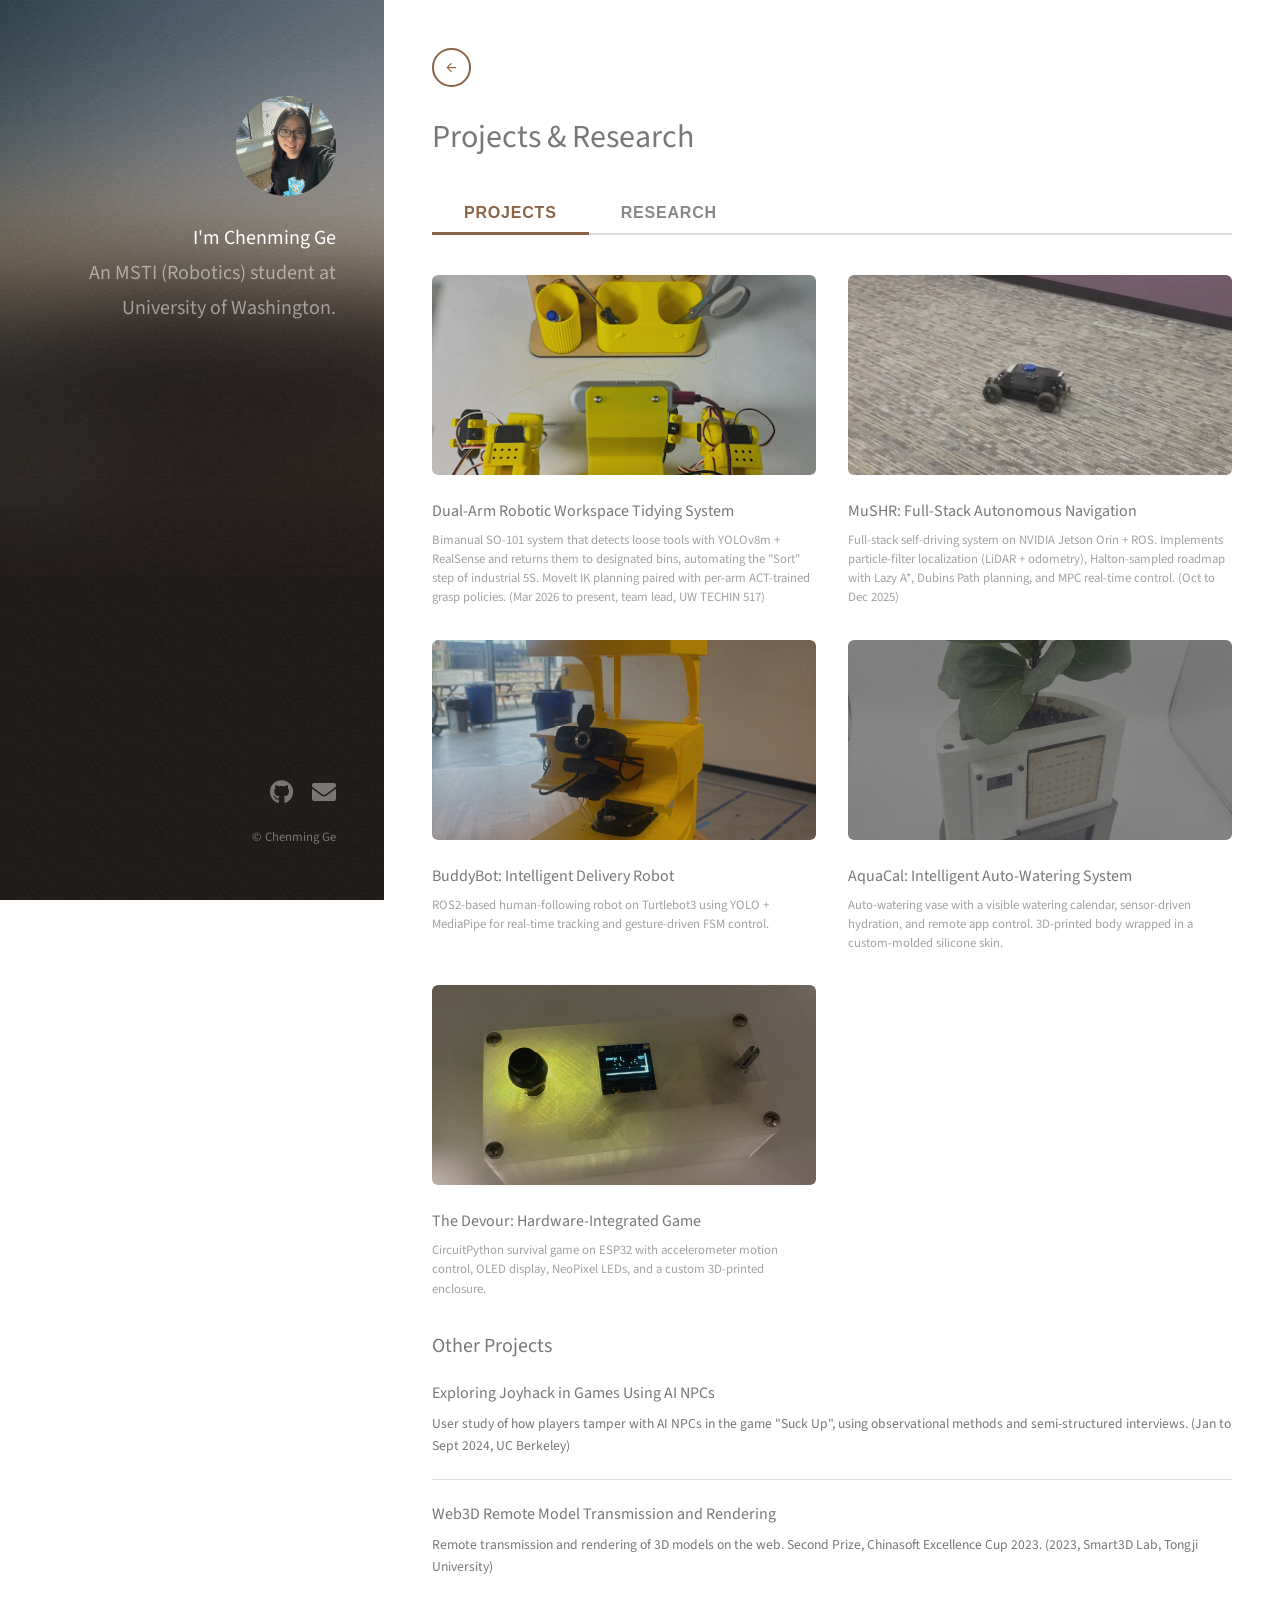
==== projects.html @ 24730786 "Research: list items with links first Co-Authored-By: Claude Sonnet 5.5 <noreply@anthropic.com>" ====
<!DOCTYPE HTML>
<html>
	<head>
		<title>Projects &amp; Research | Chenming Ge</title>
		<meta charset="utf-8" />
		<meta name="viewport" content="width=device-width, initial-scale=1, user-scalable=no" />
		<link rel="stylesheet" href="assets/css/main.css" />
		<style>
			#main {
				padding-top: 3em;
			}
			#header h1 br {
				display: inline !important;
			}
			.tab-nav {
				display: flex;
				gap: 0;
				margin-bottom: 2.5em;
				border-bottom: 2px solid #ddd;
			}
			.tab-btn {
				padding: 0.65em 2em;
				font-size: 1em;
				font-weight: 600;
				background: none;
				border: none;
				border-bottom: 3px solid transparent;
				margin-bottom: -2px;
				cursor: pointer;
				color: #888;
				letter-spacing: 0.05em;
				text-transform: uppercase;
				transition: color 0.2s, border-color 0.2s;
			}
			.tab-btn.active {
				color: #8b6346;
				border-bottom-color: #8b6346;
			}
			.tab-btn:hover {
				color: #8b6346;
			}
			.tab-panel {
				display: none;
			}
			.tab-panel.active {
				display: block;
			}
			.card-link {
				display: block;
				color: inherit;
				text-decoration: none;
				border-bottom: none;
			}
			a.card-link,
			a.card-link:hover,
			a.card-link:focus {
				border-bottom: none;
				text-decoration: none;
			}
			a.card-link p,
			a.card-link h3 {
				border-bottom: none;
			}
			a.card-link:hover h3 {
				color: #8b6346;
			}
			.back-btn {
				display: inline-flex;
				align-items: center;
				justify-content: center;
				width: 2.2em;
				height: 2.2em;
				border-radius: 50%;
				border: 2px solid #8b6346;
				color: #8b6346;
				font-size: 1.1em;
				text-decoration: none;
				margin-bottom: 1.5em;
				transition: background 0.2s, color 0.2s;
			}
			.back-btn:hover {
				background: #8b6346;
				color: #fff !important;
				border-bottom: none;
			}
			.work-item .image.fit {
				height: 200px;
				overflow: hidden;
				margin: 0 0 1.5em 0;
			}
			.work-item .image.fit img {
				width: 100%;
				height: 100%;
				object-fit: cover;
				object-position: center;
			}
			.research-list {
				display: flex;
				flex-direction: column;
			}
			.research-item {
				display: block;
				padding: 1.4em 0;
				border-bottom: 1px solid #ddd;
			}
			.research-item:first-child {
				padding-top: 0;
			}
			.research-item:last-child {
				border-bottom: none;
			}
			.research-item h3 {
				font-size: 1em;
				margin: 0 0 0.5em 0;
			}
			a.research-item:hover h3 {
				color: #8b6346;
			}
			.research-item p {
				font-size: 0.85em;
				line-height: 1.6em;
				margin: 0;
				color: #777;
			}
			.research-item p.role {
				margin: 0.6em 0 0 0;
				color: #aaa;
			}
		</style>
	</head>
	<body class="is-preload">

		<!-- Header -->
		<header id="header">
			<div class="inner">
				<a href="index.html" class="image avatar"><img src="images/avatar.jpg" alt="Chenming Ge" /></a>
				<h1><strong>I'm Chenming Ge</strong><br />
				An MSTI (Robotics) student at University of Washington.</h1>
			</div>
		</header>

		<!-- Main -->
		<div id="main">
			<section>
				<a href="index.html" class="back-btn" title="Back to Home">&#8592;</a>
				<header class="major">
					<h2>Projects &amp; Research</h2>
				</header>

				<!-- Tab Navigation -->
				<div class="tab-nav">
					<button class="tab-btn active" onclick="switchTab('projects', this)">Projects</button>
					<button class="tab-btn" onclick="switchTab('research', this)">Research</button>
				</div>

				<!-- Projects Tab -->
				<div id="tab-projects" class="tab-panel active">
					<div class="row">

						<article class="col-6 col-12-xsmall work-item">
							<a href="https://github.com/Ghosty2003/Automated-Workstation-Reset" target="_blank" class="card-link">
								<span class="image fit"><img src="images/thumbs/08.jpg" alt="Dual-Arm Robotic Workspace Tidying System" /></span>
								<h3>Dual-Arm Robotic Workspace Tidying System</h3>
								<p>Bimanual SO-101 system that detects loose tools with YOLOv8m + RealSense and returns them to designated bins, automating the "Sort" step of industrial 5S. MoveIt IK planning paired with per-arm ACT-trained grasp policies. (Mar 2026 to present, team lead, UW TECHIN 517)</p>
							</a>
						</article>

						<article class="col-6 col-12-xsmall work-item">
							<a href="https://github.com/Ghosty2003/Taro" target="_blank" class="card-link">
								<span class="image fit"><img src="images/thumbs/02.jpg" alt="MuSHR" /></span>
								<h3>MuSHR: Full-Stack Autonomous Navigation</h3>
								<p>Full-stack self-driving system on NVIDIA Jetson Orin + ROS. Implements particle-filter localization (LiDAR + odometry), Halton-sampled roadmap with Lazy A*, Dubins Path planning, and MPC real-time control. (Oct to Dec 2025)</p>
							</a>
						</article>
					
						<article class="col-6 col-12-xsmall work-item">
							<a href="https://github.com/Ghosty2003/Tech516-BuddyBot" target="_blank" class="card-link">
								<span class="image fit"><img src="images/thumbs/01.jpg" alt="BuddyBot" /></span>
								<h3>BuddyBot: Intelligent Delivery Robot</h3>
								<p>ROS2-based human-following robot on Turtlebot3 using YOLO + MediaPipe for real-time tracking and gesture-driven FSM control.</p>
							</a>
						</article>

						<article class="col-6 col-12-xsmall work-item">
							<a href="https://aquacal-mq028ly.gamma.site/" target="_blank" class="card-link">
								<span class="image fit"><img src="images/thumbs/07.jpg" alt="AquaCal" /></span>
								<h3>AquaCal: Intelligent Auto-Watering System</h3>
								<p>Auto-watering vase with a visible watering calendar, sensor-driven hydration, and remote app control. 3D-printed body wrapped in a custom-molded silicone skin.</p>
							</a>
						</article>

						<article class="col-6 col-12-xsmall work-item">
							<a href="https://github.com/Ghosty2003/Sensor512Fin" target="_blank" class="card-link">
								<span class="image fit"><img src="images/thumbs/03.jpg" alt="The Devour" /></span>
								<h3>The Devour: Hardware-Integrated Game</h3>
								<p>CircuitPython survival game on ESP32 with accelerometer motion control, OLED display, NeoPixel LEDs, and a custom 3D-printed enclosure.</p>
							</a>
						</article>

					</div>

					<h3 class="section-title">Other Projects</h3>
					<div class="research-list">

						<div class="research-item">
							<h3>Exploring Joyhack in Games Using AI NPCs</h3>
							<p>User study of how players tamper with AI NPCs in the game "Suck Up", using observational methods and semi-structured interviews. (Jan to Sept 2024, UC Berkeley)</p>
						</div>

						<div class="research-item">
							<h3>Web3D Remote Model Transmission and Rendering</h3>
							<p>Remote transmission and rendering of 3D models on the web. Second Prize, Chinasoft Excellence Cup 2023. (2023, Smart3D Lab, Tongji University)</p>
						</div>

					</div>
				</div>

				<!-- Research Tab -->
				<div id="tab-research" class="tab-panel">
					<div class="research-list">

						<div class="research-item">
							<h3>TACT: Tracking Asking Cost over Time for Personalized Clarification</h3>
							<p>Robots facing ambiguous instructions must decide whether to ask or act, and prior work treats the human cost of asking as a constant. TACT learns this cost as a function of user state (emotion, time, habits) from implicit interaction feedback, never querying users about their preferences, and distills it into a DPO clarification policy with a lightweight head over a frozen language model. Evaluated on a ground-truth-controlled benchmark and ten simulated users.</p>
							<p class="role">Jan 2026 to present, first author. Manuscript in preparation. <a href="https://github.com/Ghosty2003/TACT" target="_blank">Code</a></p>
						</div>

						<div class="research-item">
							<h3>MPAIL2 Real-World Deployment on SO-101</h3>
							<p>Built the hardware wrapper and multi-stream observation alignment pipeline for training an IRL-based world-model algorithm on a real arm. Based on work: <a href="https://arxiv.org/abs/2602.24121" target="_blank">paper</a>. <a href="https://github.com/UWRobotLearning/mpail2/tree/so-101" target="_blank">Code</a></p>
							<p class="role">Mar to Aug 2026, UW Robot Learning Lab. My contribution: the real-arm deployment.</p>
						</div>

						<a href="https://doi.org/10.48550/arXiv.2605.07061" target="_blank" class="research-item">
							<h3>AV-Phys Bench</h3>
							<p>AV-Phys Bench evaluates whether joint audio-video generation models understand real-world physics, rather than just producing plausible-looking sounds and frames. It tests Steady State, Event Transition, and Environment Transition scenes on five dimensions of semantic and physical commonsense.</p>
							<p class="role">Mar to May 2026, co-author. My contribution: benchmark design, rubric refinement for inter-annotator consistency, data collection and annotation verification.</p>
						</a>

						<a href="https://www.researchgate.net/publication/372214848_Algorithm_structure_for_real-time_general_game_playing_agents" target="_blank" class="research-item">
							<h3>Algorithm Structure for Real-time General Game Playing Agents</h3>
							<p>General Game Playing studies AI agents that play unfamiliar games by reading only the rules at runtime, with no human intervention. Prior work has focused on turn-based games using generic heuristics or Monte Carlo/UCT search, but real-time games now dominate the market. This paper evaluates whether existing GGP algorithms can be adapted to real-time play and proposes a dual-server (strategy + acting) architecture to close the gap.</p>
							<p class="role">2022, independent research. My contribution: Sole author. Conducted the literature review and proposed the dual-server architecture, improving breadth and efficiency to better mimic human performance.</p>
						</a>

						<div class="research-item">
							<h3>WM-Verdict: Benchmarking the Reliability of World-Model Verdicts about Policies</h3>
							<p>A benchmark testing whether world models correctly predict policy success, pairing imagined rollouts with simulator ground truth from identical start states. I lead the experiment design and built the shared evaluation infrastructure. Aggregate estimates track ground truth, while per-start verdicts are much less reliable.</p>
							<p class="role">Sep 2026 to present, Research Assistant, UW. Advisor: Prof. Luyao Niu.</p>
						</div>

						<div class="research-item">
							<h3>Stable Inverse Rewards with Success Feedback</h3>
							<p>A study of whether online sparse success feedback can correct systematic errors in pretrained reward models. I lead the real-world deployment on the SO-101 arm.</p>
							<p class="role">Sep 2026 to present, UW Robot Learning Lab.</p>
						</div>

						<div class="research-item">
							<h3>SAFEWORLD</h3>
							<p>A safety verification framework built on a frozen world model, reasoning over RSSM latent transitions and integrating DreamerV3 and TD-MPC2 toward sim-to-real deployment from Isaac Lab to the SO-101 arm.</p>
							<p class="role">Mar 2026 to present, collaborator. Ongoing.</p>
						</div>

						<div class="research-item">
							<h3>Long-tail Bias Mitigation in HOI Detection</h3>
							<p>Undergraduate thesis. A QPIC-based framework with affordance-transfer-inspired enhancement and teacher-guided pseudo-labeling for Human-Object Interaction detection. It improves overall mAP by 1.6% and tail-class accuracy by 5.1% to 6.3% on V-COCO.</p>
							<p class="role">Dec 2024 to May 2025, Tongji University.</p>
						</div>
					</div>
				</div>

			</section>
		</div>

		<!-- Footer -->
		<footer id="footer">
			<div class="inner">
				<ul class="icons">
					<li><a href="https://github.com/Ghosty2003" target="_blank" class="icon brands fa-github"><span class="label">Github</span></a></li>
					<li><a href="mailto:chenmg93@uw.edu" class="icon solid fa-envelope"><span class="label">Email</span></a></li>
				</ul>
				<ul class="copyright">
					<li>&copy; Chenming Ge</li>
				</ul>
			</div>
		</footer>

		<!-- Scripts -->
		<script src="assets/js/jquery.min.js"></script>
		<script src="assets/js/jquery.poptrox.min.js"></script>
		<script src="assets/js/browser.min.js"></script>
		<script src="assets/js/breakpoints.min.js"></script>
		<script src="assets/js/util.js"></script>
		<script src="assets/js/main.js"></script>
		<script>
			function switchTab(name, btn) {
				document.querySelectorAll('.tab-panel').forEach(function(p) { p.classList.remove('active'); });
				document.querySelectorAll('.tab-btn').forEach(function(b) { b.classList.remove('active'); });
				document.getElementById('tab-' + name).classList.add('active');
				btn.classList.add('active');
			}
			(function() {
				var tab = new URLSearchParams(window.location.search).get('tab');
				if (tab === 'research') {
					var btn = document.querySelector('.tab-btn:nth-child(2)');
					switchTab('research', btn);
				}
			})();
		</script>

	</body>
</html>
---- assets/css/main.css ----
@import url("fontawesome-all.min.css");
@import url("https://fonts.googleapis.com/css?family=Source+Sans+Pro:400,400italic");

/*
	Strata by HTML5 UP
	html5up.net | @ajlkn
	Free for personal and commercial use under the CCA 3.0 license (html5up.net/license)
*/

html, body, div, span, applet, object,
iframe, h1, h2, h3, h4, h5, h6, p, blockquote,
pre, a, abbr, acronym, address, big, cite,
code, del, dfn, em, img, ins, kbd, q, s, samp,
small, strike, strong, sub, sup, tt, var, b,
u, i, center, dl, dt, dd, ol, ul, li, fieldset,
form, label, legend, table, caption, tbody,
tfoot, thead, tr, th, td, article, aside,
canvas, details, embed, figure, figcaption,
footer, header, hgroup, menu, nav, output, ruby,
section, summary, time, mark, audio, video {
	margin: 0;
	padding: 0;
	border: 0;
	font-size: 100%;
	font: inherit;
	vertical-align: baseline;}

article, aside, details, figcaption, figure,
footer, header, hgroup, menu, nav, section {
	display: block;}

body {
	line-height: 1;
}

ol, ul {
	list-style: none;
}

blockquote, q {
	quotes: none;
}

	blockquote:before, blockquote:after, q:before, q:after {
		content: '';
		content: none;
	}

table {
	border-collapse: collapse;
	border-spacing: 0;
}

body {
	-webkit-text-size-adjust: none;
}

mark {
	background-color: transparent;
	color: inherit;
}

input::-moz-focus-inner {
	border: 0;
	padding: 0;
}

input, select, textarea {
	-moz-appearance: none;
	-webkit-appearance: none;
	-ms-appearance: none;
	appearance: none;
}

/* Basic */

	html {
		box-sizing: border-box;
	}

	*, *:before, *:after {
		box-sizing: inherit;
	}

	body {
		background: #fff;
	}

		body.is-preload *, body.is-preload *:before, body.is-preload *:after {
			-moz-animation: none !important;
			-webkit-animation: none !important;
			-ms-animation: none !important;
			animation: none !important;
			-moz-transition: none !important;
			-webkit-transition: none !important;
			-ms-transition: none !important;
			transition: none !important;
		}

	body, input, select, textarea {
		color: #a2a2a2;
		font-family: "Source Sans Pro", Helvetica, sans-serif;
		font-size: 16pt;
		font-weight: 400;
		line-height: 1.75em;
	}

	a {
		-moz-transition: color 0.2s ease-in-out, border-color 0.2s ease-in-out;
		-webkit-transition: color 0.2s ease-in-out, border-color 0.2s ease-in-out;
		-ms-transition: color 0.2s ease-in-out, border-color 0.2s ease-in-out;
		transition: color 0.2s ease-in-out, border-color 0.2s ease-in-out;
		border-bottom: dotted 1px;
		color: #8b6346;
		text-decoration: none;
	}

		a:hover {
			border-bottom-color: transparent;
			color: #8b6346 !important;
			text-decoration: none;
		}

	strong, b {
		color: #787878;
		font-weight: 400;
	}

	em, i {
		font-style: italic;
	}

	p {
		margin: 0 0 2em 0;
	}

	h1, h2, h3, h4, h5, h6 {
		color: #787878;
		font-weight: 400;
		line-height: 1em;
		margin: 0 0 1em 0;
	}

		h1 a, h2 a, h3 a, h4 a, h5 a, h6 a {
			color: inherit;
			text-decoration: none;
		}

	h1 {
		font-size: 2em;
		line-height: 1.5em;
	}

	h2 {
		font-size: 1.5em;
		line-height: 1.5em;
	}

	h3 {
		font-size: 1.25em;
		line-height: 1.5em;
	}

	h4 {
		font-size: 1.1em;
		line-height: 1.5em;
	}

	h5 {
		font-size: 0.9em;
		line-height: 1.5em;
	}

	h6 {
		font-size: 0.7em;
		line-height: 1.5em;
	}

	sub {
		font-size: 0.8em;
		position: relative;
		top: 0.5em;
	}

	sup {
		font-size: 0.8em;
		position: relative;
		top: -0.5em;
	}

	hr {
		border: 0;
		border-bottom: solid 2px #efefef;
		margin: 2em 0;
	}

		hr.major {
			margin: 3em 0;
		}

	blockquote {
		border-left: solid 6px #efefef;
		font-style: italic;
		margin: 0 0 2em 0;
		padding: 0.5em 0 0.5em 1.5em;
	}

	code {
		background: #f7f7f7;
		border-radius: 0.35em;
		border: solid 2px #efefef;
		font-family: "Courier New", monospace;
		font-size: 0.9em;
		margin: 0 0.25em;
		padding: 0.25em 0.65em;
	}

	pre {
		-webkit-overflow-scrolling: touch;
		font-family: "Courier New", monospace;
		font-size: 0.9em;
		margin: 0 0 2em 0;
	}

		pre code {
			display: block;
			line-height: 1.75em;
			padding: 1em 1.5em;
			overflow-x: auto;
		}

	.align-left {
		text-align: left;
	}

	.align-center {
		text-align: center;
	}

	.align-right {
		text-align: right;
	}

/* Container */

	.container {
		margin: 0 auto;
		max-width: calc(100% - 4em);
		width: 100%;
	}

		.container.xsmall {
			width: 25%;
		}

		.container.small {
			width: 50%;
		}

		.container.medium {
			width: 75%;
		}

		.container.large {
			width: 125%;
		}

		.container.xlarge {
			width: 150%;
		}

		.container.max {
			width: 100%;
		}

		@media screen and (max-width: 980px) {

			.container {
				width: 100% !important;
				max-width: 100% !important;
			}

		}

		@media screen and (max-width: 480px) {

			.container {
				max-width: calc(100% - 3em);
			}

		}

/* Row */

	.row {
		display: flex;
		flex-wrap: wrap;
		box-sizing: border-box;
		align-items: stretch;
	}

		.row > * {
			box-sizing: border-box;
		}

		.row.gtr-uniform > * > :last-child {
			margin-bottom: 0;
		}

		.row.aln-left {
			justify-content: flex-start;
		}

		.row.aln-center {
			justify-content: center;
		}

		.row.aln-right {
			justify-content: flex-end;
		}

		.row.aln-top {
			align-items: flex-start;
		}

		.row.aln-middle {
			align-items: center;
		}

		.row.aln-bottom {
			align-items: flex-end;
		}

		.row > .imp {
			order: -1;
		}

		.row > .col-1 {
			width: 8.33333%;
		}

		.row > .off-1 {
			margin-left: 8.33333%;
		}

		.row > .col-2 {
			width: 16.66667%;
		}

		.row > .off-2 {
			margin-left: 16.66667%;
		}

		.row > .col-3 {
			width: 25%;
		}

		.row > .off-3 {
			margin-left: 25%;
		}

		.row > .col-4 {
			width: 33.33333%;
		}

		.row > .off-4 {
			margin-left: 33.33333%;
		}

		.row > .col-5 {
			width: 41.66667%;
		}

		.row > .off-5 {
			margin-left: 41.66667%;
		}

		.row > .col-6 {
			width: 50%;
		}

		.row > .off-6 {
			margin-left: 50%;
		}

		.row > .col-7 {
			width: 58.33333%;
		}

		.row > .off-7 {
			margin-left: 58.33333%;
		}

		.row > .col-8 {
			width: 66.66667%;
		}

		.row > .off-8 {
			margin-left: 66.66667%;
		}

		.row > .col-9 {
			width: 75%;
		}

		.row > .off-9 {
			margin-left: 75%;
		}

		.row > .col-10 {
			width: 83.33333%;
		}

		.row > .off-10 {
			margin-left: 83.33333%;
		}

		.row > .col-11 {
			width: 91.66667%;
		}

		.row > .off-11 {
			margin-left: 91.66667%;
		}

		.row > .col-12 {
			width: 100%;
		}

		.row > .off-12 {
			margin-left: 100%;
		}

		.row.gtr-0 {
			margin-top: 0;
			margin-left: 0em;
		}

			.row.gtr-0 > * {
				padding: 0 0 0 0em;
			}

			.row.gtr-0.gtr-uniform {
				margin-top: 0em;
			}

				.row.gtr-0.gtr-uniform > * {
					padding-top: 0em;
				}

		.row.gtr-25 {
			margin-top: 0;
			margin-left: -0.625em;
		}

			.row.gtr-25 > * {
				padding: 0 0 0 0.625em;
			}

			.row.gtr-25.gtr-uniform {
				margin-top: -0.625em;
			}

				.row.gtr-25.gtr-uniform > * {
					padding-top: 0.625em;
				}

		.row.gtr-50 {
			margin-top: 0;
			margin-left: -1.25em;
		}

			.row.gtr-50 > * {
				padding: 0 0 0 1.25em;
			}

			.row.gtr-50.gtr-uniform {
				margin-top: -1.25em;
			}

				.row.gtr-50.gtr-uniform > * {
					padding-top: 1.25em;
				}

		.row {
			margin-top: 0;
			margin-left: -2.5em;
		}

			.row > * {
				padding: 0 0 0 2.5em;
			}

			.row.gtr-uniform {
				margin-top: -2.5em;
			}

				.row.gtr-uniform > * {
					padding-top: 2.5em;
				}

		.row.gtr-150 {
			margin-top: 0;
			margin-left: -3.75em;
		}

			.row.gtr-150 > * {
				padding: 0 0 0 3.75em;
			}

			.row.gtr-150.gtr-uniform {
				margin-top: -3.75em;
			}

				.row.gtr-150.gtr-uniform > * {
					padding-top: 3.75em;
				}

		.row.gtr-200 {
			margin-top: 0;
			margin-left: -5em;
		}

			.row.gtr-200 > * {
				padding: 0 0 0 5em;
			}

			.row.gtr-200.gtr-uniform {
				margin-top: -5em;
			}

				.row.gtr-200.gtr-uniform > * {
					padding-top: 5em;
				}

		@media screen and (max-width: 1800px) {

			.row {
				display: flex;
				flex-wrap: wrap;
				box-sizing: border-box;
				align-items: stretch;
			}

				.row > * {
					box-sizing: border-box;
				}

				.row.gtr-uniform > * > :last-child {
					margin-bottom: 0;
				}

				.row.aln-left {
					justify-content: flex-start;
				}

				.row.aln-center {
					justify-content: center;
				}

				.row.aln-right {
					justify-content: flex-end;
				}

				.row.aln-top {
					align-items: flex-start;
				}

				.row.aln-middle {
					align-items: center;
				}

				.row.aln-bottom {
					align-items: flex-end;
				}

				.row > .imp-xlarge {
					order: -1;
				}

				.row > .col-1-xlarge {
					width: 8.33333%;
				}

				.row > .off-1-xlarge {
					margin-left: 8.33333%;
				}

				.row > .col-2-xlarge {
					width: 16.66667%;
				}

				.row > .off-2-xlarge {
					margin-left: 16.66667%;
				}

				.row > .col-3-xlarge {
					width: 25%;
				}

				.row > .off-3-xlarge {
					margin-left: 25%;
				}

				.row > .col-4-xlarge {
					width: 33.33333%;
				}

				.row > .off-4-xlarge {
					margin-left: 33.33333%;
				}

				.row > .col-5-xlarge {
					width: 41.66667%;
				}

				.row > .off-5-xlarge {
					margin-left: 41.66667%;
				}

				.row > .col-6-xlarge {
					width: 50%;
				}

				.row > .off-6-xlarge {
					margin-left: 50%;
				}

				.row > .col-7-xlarge {
					width: 58.33333%;
				}

				.row > .off-7-xlarge {
					margin-left: 58.33333%;
				}

				.row > .col-8-xlarge {
					width: 66.66667%;
				}

				.row > .off-8-xlarge {
					margin-left: 66.66667%;
				}

				.row > .col-9-xlarge {
					width: 75%;
				}

				.row > .off-9-xlarge {
					margin-left: 75%;
				}

				.row > .col-10-xlarge {
					width: 83.33333%;
				}

				.row > .off-10-xlarge {
					margin-left: 83.33333%;
				}

				.row > .col-11-xlarge {
					width: 91.66667%;
				}

				.row > .off-11-xlarge {
					margin-left: 91.66667%;
				}

				.row > .col-12-xlarge {
					width: 100%;
				}

				.row > .off-12-xlarge {
					margin-left: 100%;
				}

				.row.gtr-0 {
					margin-top: 0;
					margin-left: 0em;
				}

					.row.gtr-0 > * {
						padding: 0 0 0 0em;
					}

					.row.gtr-0.gtr-uniform {
						margin-top: 0em;
					}

						.row.gtr-0.gtr-uniform > * {
							padding-top: 0em;
						}

				.row.gtr-25 {
					margin-top: 0;
					margin-left: -0.625em;
				}

					.row.gtr-25 > * {
						padding: 0 0 0 0.625em;
					}

					.row.gtr-25.gtr-uniform {
						margin-top: -0.625em;
					}

						.row.gtr-25.gtr-uniform > * {
							padding-top: 0.625em;
						}

				.row.gtr-50 {
					margin-top: 0;
					margin-left: -1.25em;
				}

					.row.gtr-50 > * {
						padding: 0 0 0 1.25em;
					}

					.row.gtr-50.gtr-uniform {
						margin-top: -1.25em;
					}

						.row.gtr-50.gtr-uniform > * {
							padding-top: 1.25em;
						}

				.row {
					margin-top: 0;
					margin-left: -2.5em;
				}

					.row > * {
						padding: 0 0 0 2.5em;
					}

					.row.gtr-uniform {
						margin-top: -2.5em;
					}

						.row.gtr-uniform > * {
							padding-top: 2.5em;
						}

				.row.gtr-150 {
					margin-top: 0;
					margin-left: -3.75em;
				}

					.row.gtr-150 > * {
						padding: 0 0 0 3.75em;
					}

					.row.gtr-150.gtr-uniform {
						margin-top: -3.75em;
					}

						.row.gtr-150.gtr-uniform > * {
							padding-top: 3.75em;
						}

				.row.gtr-200 {
					margin-top: 0;
					margin-left: -5em;
				}

					.row.gtr-200 > * {
						padding: 0 0 0 5em;
					}

					.row.gtr-200.gtr-uniform {
						margin-top: -5em;
					}

						.row.gtr-200.gtr-uniform > * {
							padding-top: 5em;
						}

		}

		@media screen and (max-width: 1280px) {

			.row {
				display: flex;
				flex-wrap: wrap;
				box-sizing: border-box;
				align-items: stretch;
			}

				.row > * {
					box-sizing: border-box;
				}

				.row.gtr-uniform > * > :last-child {
					margin-bottom: 0;
				}

				.row.aln-left {
					justify-content: flex-start;
				}

				.row.aln-center {
					justify-content: center;
				}

				.row.aln-right {
					justify-content: flex-end;
				}

				.row.aln-top {
					align-items: flex-start;
				}

				.row.aln-middle {
					align-items: center;
				}

				.row.aln-bottom {
					align-items: flex-end;
				}

				.row > .imp-large {
					order: -1;
				}

				.row > .col-1-large {
					width: 8.33333%;
				}

				.row > .off-1-large {
					margin-left: 8.33333%;
				}

				.row > .col-2-large {
					width: 16.66667%;
				}

				.row > .off-2-large {
					margin-left: 16.66667%;
				}

				.row > .col-3-large {
					width: 25%;
				}

				.row > .off-3-large {
					margin-left: 25%;
				}

				.row > .col-4-large {
					width: 33.33333%;
				}

				.row > .off-4-large {
					margin-left: 33.33333%;
				}

				.row > .col-5-large {
					width: 41.66667%;
				}

				.row > .off-5-large {
					margin-left: 41.66667%;
				}

				.row > .col-6-large {
					width: 50%;
				}

				.row > .off-6-large {
					margin-left: 50%;
				}

				.row > .col-7-large {
					width: 58.33333%;
				}

				.row > .off-7-large {
					margin-left: 58.33333%;
				}

				.row > .col-8-large {
					width: 66.66667%;
				}

				.row > .off-8-large {
					margin-left: 66.66667%;
				}

				.row > .col-9-large {
					width: 75%;
				}

				.row > .off-9-large {
					margin-left: 75%;
				}

				.row > .col-10-large {
					width: 83.33333%;
				}

				.row > .off-10-large {
					margin-left: 83.33333%;
				}

				.row > .col-11-large {
					width: 91.66667%;
				}

				.row > .off-11-large {
					margin-left: 91.66667%;
				}

				.row > .col-12-large {
					width: 100%;
				}

				.row > .off-12-large {
					margin-left: 100%;
				}

				.row.gtr-0 {
					margin-top: 0;
					margin-left: 0em;
				}

					.row.gtr-0 > * {
						padding: 0 0 0 0em;
					}

					.row.gtr-0.gtr-uniform {
						margin-top: 0em;
					}

						.row.gtr-0.gtr-uniform > * {
							padding-top: 0em;
						}

				.row.gtr-25 {
					margin-top: 0;
					margin-left: -0.5em;
				}

					.row.gtr-25 > * {
						padding: 0 0 0 0.5em;
					}

					.row.gtr-25.gtr-uniform {
						margin-top: -0.5em;
					}

						.row.gtr-25.gtr-uniform > * {
							padding-top: 0.5em;
						}

				.row.gtr-50 {
					margin-top: 0;
					margin-left: -1em;
				}

					.row.gtr-50 > * {
						padding: 0 0 0 1em;
					}

					.row.gtr-50.gtr-uniform {
						margin-top: -1em;
					}

						.row.gtr-50.gtr-uniform > * {
							padding-top: 1em;
						}

				.row {
					margin-top: 0;
					margin-left: -2em;
				}

					.row > * {
						padding: 0 0 0 2em;
					}

					.row.gtr-uniform {
						margin-top: -2em;
					}

						.row.gtr-uniform > * {
							padding-top: 2em;
						}

				.row.gtr-150 {
					margin-top: 0;
					margin-left: -3em;
				}

					.row.gtr-150 > * {
						padding: 0 0 0 3em;
					}

					.row.gtr-150.gtr-uniform {
						margin-top: -3em;
					}

						.row.gtr-150.gtr-uniform > * {
							padding-top: 3em;
						}

				.row.gtr-200 {
					margin-top: 0;
					margin-left: -4em;
				}

					.row.gtr-200 > * {
						padding: 0 0 0 4em;
					}

					.row.gtr-200.gtr-uniform {
						margin-top: -4em;
					}

						.row.gtr-200.gtr-uniform > * {
							padding-top: 4em;
						}

		}

		@media screen and (max-width: 980px) {

			.row {
				display: flex;
				flex-wrap: wrap;
				box-sizing: border-box;
				align-items: stretch;
			}

				.row > * {
					box-sizing: border-box;
				}

				.row.gtr-uniform > * > :last-child {
					margin-bottom: 0;
				}

				.row.aln-left {
					justify-content: flex-start;
				}

				.row.aln-center {
					justify-content: center;
				}

				.row.aln-right {
					justify-content: flex-end;
				}

				.row.aln-top {
					align-items: flex-start;
				}

				.row.aln-middle {
					align-items: center;
				}

				.row.aln-bottom {
					align-items: flex-end;
				}

				.row > .imp-medium {
					order: -1;
				}

				.row > .col-1-medium {
					width: 8.33333%;
				}

				.row > .off-1-medium {
					margin-left: 8.33333%;
				}

				.row > .col-2-medium {
					width: 16.66667%;
				}

				.row > .off-2-medium {
					margin-left: 16.66667%;
				}

				.row > .col-3-medium {
					width: 25%;
				}

				.row > .off-3-medium {
					margin-left: 25%;
				}

				.row > .col-4-medium {
					width: 33.33333%;
				}

				.row > .off-4-medium {
					margin-left: 33.33333%;
				}

				.row > .col-5-medium {
					width: 41.66667%;
				}

				.row > .off-5-medium {
					margin-left: 41.66667%;
				}

				.row > .col-6-medium {
					width: 50%;
				}

				.row > .off-6-medium {
					margin-left: 50%;
				}

				.row > .col-7-medium {
					width: 58.33333%;
				}

				.row > .off-7-medium {
					margin-left: 58.33333%;
				}

				.row > .col-8-medium {
					width: 66.66667%;
				}

				.row > .off-8-medium {
					margin-left: 66.66667%;
				}

				.row > .col-9-medium {
					width: 75%;
				}

				.row > .off-9-medium {
					margin-left: 75%;
				}

				.row > .col-10-medium {
					width: 83.33333%;
				}

				.row > .off-10-medium {
					margin-left: 83.33333%;
				}

				.row > .col-11-medium {
					width: 91.66667%;
				}

				.row > .off-11-medium {
					margin-left: 91.66667%;
				}

				.row > .col-12-medium {
					width: 100%;
				}

				.row > .off-12-medium {
					margin-left: 100%;
				}

				.row.gtr-0 {
					margin-top: 0;
					margin-left: 0em;
				}

					.row.gtr-0 > * {
						padding: 0 0 0 0em;
					}

					.row.gtr-0.gtr-uniform {
						margin-top: 0em;
					}

						.row.gtr-0.gtr-uniform > * {
							padding-top: 0em;
						}

				.row.gtr-25 {
					margin-top: 0;
					margin-left: -0.5em;
				}

					.row.gtr-25 > * {
						padding: 0 0 0 0.5em;
					}

					.row.gtr-25.gtr-uniform {
						margin-top: -0.5em;
					}

						.row.gtr-25.gtr-uniform > * {
							padding-top: 0.5em;
						}

				.row.gtr-50 {
					margin-top: 0;
					margin-left: -1em;
				}

					.row.gtr-50 > * {
						padding: 0 0 0 1em;
					}

					.row.gtr-50.gtr-uniform {
						margin-top: -1em;
					}

						.row.gtr-50.gtr-uniform > * {
							padding-top: 1em;
						}

				.row {
					margin-top: 0;
					margin-left: -2em;
				}

					.row > * {
						padding: 0 0 0 2em;
					}

					.row.gtr-uniform {
						margin-top: -2em;
					}

						.row.gtr-uniform > * {
							padding-top: 2em;
						}

				.row.gtr-150 {
					margin-top: 0;
					margin-left: -3em;
				}

					.row.gtr-150 > * {
						padding: 0 0 0 3em;
					}

					.row.gtr-150.gtr-uniform {
						margin-top: -3em;
					}

						.row.gtr-150.gtr-uniform > * {
							padding-top: 3em;
						}

				.row.gtr-200 {
					margin-top: 0;
					margin-left: -4em;
				}

					.row.gtr-200 > * {
						padding: 0 0 0 4em;
					}

					.row.gtr-200.gtr-uniform {
						margin-top: -4em;
					}

						.row.gtr-200.gtr-uniform > * {
							padding-top: 4em;
						}

		}

		@media screen and (max-width: 736px) {

			.row {
				display: flex;
				flex-wrap: wrap;
				box-sizing: border-box;
				align-items: stretch;
			}

				.row > * {
					box-sizing: border-box;
				}

				.row.gtr-uniform > * > :last-child {
					margin-bottom: 0;
				}

				.row.aln-left {
					justify-content: flex-start;
				}

				.row.aln-center {
					justify-content: center;
				}

				.row.aln-right {
					justify-content: flex-end;
				}

				.row.aln-top {
					align-items: flex-start;
				}

				.row.aln-middle {
					align-items: center;
				}

				.row.aln-bottom {
					align-items: flex-end;
				}

				.row > .imp-small {
					order: -1;
				}

				.row > .col-1-small {
					width: 8.33333%;
				}

				.row > .off-1-small {
					margin-left: 8.33333%;
				}

				.row > .col-2-small {
					width: 16.66667%;
				}

				.row > .off-2-small {
					margin-left: 16.66667%;
				}

				.row > .col-3-small {
					width: 25%;
				}

				.row > .off-3-small {
					margin-left: 25%;
				}

				.row > .col-4-small {
					width: 33.33333%;
				}

				.row > .off-4-small {
					margin-left: 33.33333%;
				}

				.row > .col-5-small {
					width: 41.66667%;
				}

				.row > .off-5-small {
					margin-left: 41.66667%;
				}

				.row > .col-6-small {
					width: 50%;
				}

				.row > .off-6-small {
					margin-left: 50%;
				}

				.row > .col-7-small {
					width: 58.33333%;
				}

				.row > .off-7-small {
					margin-left: 58.33333%;
				}

				.row > .col-8-small {
					width: 66.66667%;
				}

				.row > .off-8-small {
					margin-left: 66.66667%;
				}

				.row > .col-9-small {
					width: 75%;
				}

				.row > .off-9-small {
					margin-left: 75%;
				}

				.row > .col-10-small {
					width: 83.33333%;
				}

				.row > .off-10-small {
					margin-left: 83.33333%;
				}

				.row > .col-11-small {
					width: 91.66667%;
				}

				.row > .off-11-small {
					margin-left: 91.66667%;
				}

				.row > .col-12-small {
					width: 100%;
				}

				.row > .off-12-small {
					margin-left: 100%;
				}

				.row.gtr-0 {
					margin-top: 0;
					margin-left: 0em;
				}

					.row.gtr-0 > * {
						padding: 0 0 0 0em;
					}

					.row.gtr-0.gtr-uniform {
						margin-top: 0em;
					}

						.row.gtr-0.gtr-uniform > * {
							padding-top: 0em;
						}

				.row.gtr-25 {
					margin-top: 0;
					margin-left: -0.375em;
				}

					.row.gtr-25 > * {
						padding: 0 0 0 0.375em;
					}

					.row.gtr-25.gtr-uniform {
						margin-top: -0.375em;
					}

						.row.gtr-25.gtr-uniform > * {
							padding-top: 0.375em;
						}

				.row.gtr-50 {
					margin-top: 0;
					margin-left: -0.75em;
				}

					.row.gtr-50 > * {
						padding: 0 0 0 0.75em;
					}

					.row.gtr-50.gtr-uniform {
						margin-top: -0.75em;
					}

						.row.gtr-50.gtr-uniform > * {
							padding-top: 0.75em;
						}

				.row {
					margin-top: 0;
					margin-left: -1.5em;
				}

					.row > * {
						padding: 0 0 0 1.5em;
					}

					.row.gtr-uniform {
						margin-top: -1.5em;
					}

						.row.gtr-uniform > * {
							padding-top: 1.5em;
						}

				.row.gtr-150 {
					margin-top: 0;
					margin-left: -2.25em;
				}

					.row.gtr-150 > * {
						padding: 0 0 0 2.25em;
					}

					.row.gtr-150.gtr-uniform {
						margin-top: -2.25em;
					}

						.row.gtr-150.gtr-uniform > * {
							padding-top: 2.25em;
						}

				.row.gtr-200 {
					margin-top: 0;
					margin-left: -3em;
				}

					.row.gtr-200 > * {
						padding: 0 0 0 3em;
					}

					.row.gtr-200.gtr-uniform {
						margin-top: -3em;
					}

						.row.gtr-200.gtr-uniform > * {
							padding-top: 3em;
						}

		}

		@media screen and (max-width: 480px) {

			.row {
				display: flex;
				flex-wrap: wrap;
				box-sizing: border-box;
				align-items: stretch;
			}

				.row > * {
					box-sizing: border-box;
				}

				.row.gtr-uniform > * > :last-child {
					margin-bottom: 0;
				}

				.row.aln-left {
					justify-content: flex-start;
				}

				.row.aln-center {
					justify-content: center;
				}

				.row.aln-right {
					justify-content: flex-end;
				}

				.row.aln-top {
					align-items: flex-start;
				}

				.row.aln-middle {
					align-items: center;
				}

				.row.aln-bottom {
					align-items: flex-end;
				}

				.row > .imp-xsmall {
					order: -1;
				}

				.row > .col-1-xsmall {
					width: 8.33333%;
				}

				.row > .off-1-xsmall {
					margin-left: 8.33333%;
				}

				.row > .col-2-xsmall {
					width: 16.66667%;
				}

				.row > .off-2-xsmall {
					margin-left: 16.66667%;
				}

				.row > .col-3-xsmall {
					width: 25%;
				}

				.row > .off-3-xsmall {
					margin-left: 25%;
				}

				.row > .col-4-xsmall {
					width: 33.33333%;
				}

				.row > .off-4-xsmall {
					margin-left: 33.33333%;
				}

				.row > .col-5-xsmall {
					width: 41.66667%;
				}

				.row > .off-5-xsmall {
					margin-left: 41.66667%;
				}

				.row > .col-6-xsmall {
					width: 50%;
				}

				.row > .off-6-xsmall {
					margin-left: 50%;
				}

				.row > .col-7-xsmall {
					width: 58.33333%;
				}

				.row > .off-7-xsmall {
					margin-left: 58.33333%;
				}

				.row > .col-8-xsmall {
					width: 66.66667%;
				}

				.row > .off-8-xsmall {
					margin-left: 66.66667%;
				}

				.row > .col-9-xsmall {
					width: 75%;
				}

				.row > .off-9-xsmall {
					margin-left: 75%;
				}

				.row > .col-10-xsmall {
					width: 83.33333%;
				}

				.row > .off-10-xsmall {
					margin-left: 83.33333%;
				}

				.row > .col-11-xsmall {
					width: 91.66667%;
				}

				.row > .off-11-xsmall {
					margin-left: 91.66667%;
				}

				.row > .col-12-xsmall {
					width: 100%;
				}

				.row > .off-12-xsmall {
					margin-left: 100%;
				}

				.row.gtr-0 {
					margin-top: 0;
					margin-left: 0em;
				}

					.row.gtr-0 > * {
						padding: 0 0 0 0em;
					}

					.row.gtr-0.gtr-uniform {
						margin-top: 0em;
					}

						.row.gtr-0.gtr-uniform > * {
							padding-top: 0em;
						}

				.row.gtr-25 {
					margin-top: 0;
					margin-left: -0.375em;
				}

					.row.gtr-25 > * {
						padding: 0 0 0 0.375em;
					}

					.row.gtr-25.gtr-uniform {
						margin-top: -0.375em;
					}

						.row.gtr-25.gtr-uniform > * {
							padding-top: 0.375em;
						}

				.row.gtr-50 {
					margin-top: 0;
					margin-left: -0.75em;
				}

					.row.gtr-50 > * {
						padding: 0 0 0 0.75em;
					}

					.row.gtr-50.gtr-uniform {
						margin-top: -0.75em;
					}

						.row.gtr-50.gtr-uniform > * {
							padding-top: 0.75em;
						}

				.row {
					margin-top: 0;
					margin-left: -1.5em;
				}

					.row > * {
						padding: 0 0 0 1.5em;
					}

					.row.gtr-uniform {
						margin-top: -1.5em;
					}

						.row.gtr-uniform > * {
							padding-top: 1.5em;
						}

				.row.gtr-150 {
					margin-top: 0;
					margin-left: -2.25em;
				}

					.row.gtr-150 > * {
						padding: 0 0 0 2.25em;
					}

					.row.gtr-150.gtr-uniform {
						margin-top: -2.25em;
					}

						.row.gtr-150.gtr-uniform > * {
							padding-top: 2.25em;
						}

				.row.gtr-200 {
					margin-top: 0;
					margin-left: -3em;
				}

					.row.gtr-200 > * {
						padding: 0 0 0 3em;
					}

					.row.gtr-200.gtr-uniform {
						margin-top: -3em;
					}

						.row.gtr-200.gtr-uniform > * {
							padding-top: 3em;
						}

		}

/* Section/Article */

	section.special, article.special {
		text-align: center;
	}

	header p {
		color: #b2b2b2;
		position: relative;
		margin: 0 0 1.5em 0;
	}

	header h2 + p {
		font-size: 1.25em;
		margin-top: -1em;
		line-height: 1.5em;
	}

	header h3 + p {
		font-size: 1.1em;
		margin-top: -0.8em;
		line-height: 1.5em;
	}

	header h4 + p,
	header h5 + p,
	header h6 + p {
		font-size: 0.9em;
		margin-top: -0.6em;
		line-height: 1.5em;
	}

	header.major h2 {
		font-size: 2em;
	}

/* Form */

	form {
		margin: 0 0 2em 0;
	}

	label {
		color: #787878;
		display: block;
		font-size: 0.9em;
		font-weight: 400;
		margin: 0 0 1em 0;
	}

	input[type="text"],
	input[type="password"],
	input[type="email"],
	select,
	textarea {
		-moz-appearance: none;
		-webkit-appearance: none;
		-ms-appearance: none;
		appearance: none;
		background: #f7f7f7;
		border-radius: 0.35em;
		border: solid 2px transparent;
		color: inherit;
		display: block;
		outline: 0;
		padding: 0 0.75em;
		text-decoration: none;
		width: 100%;
	}

		input[type="text"]:invalid,
		input[type="password"]:invalid,
		input[type="email"]:invalid,
		select:invalid,
		textarea:invalid {
			box-shadow: none;
		}

		input[type="text"]:focus,
		input[type="password"]:focus,
		input[type="email"]:focus,
		select:focus,
		textarea:focus {
			border-color: #8b6346;
		}

	select {
		background-image: url("data:image/svg+xml;charset=utf8,%3Csvg xmlns='http://www.w3.org/2000/svg' width='40' height='40' preserveAspectRatio='none' viewBox='0 0 40 40'%3E%3Cpath d='M9.4,12.3l10.4,10.4l10.4-10.4c0.2-0.2,0.5-0.4,0.9-0.4c0.3,0,0.6,0.1,0.9,0.4l3.3,3.3c0.2,0.2,0.4,0.5,0.4,0.9 c0,0.4-0.1,0.6-0.4,0.9L20.7,31.9c-0.2,0.2-0.5,0.4-0.9,0.4c-0.3,0-0.6-0.1-0.9-0.4L4.3,17.3c-0.2-0.2-0.4-0.5-0.4-0.9 c0-0.4,0.1-0.6,0.4-0.9l3.3-3.3c0.2-0.2,0.5-0.4,0.9-0.4S9.1,12.1,9.4,12.3z' fill='%23dfdfdf' /%3E%3C/svg%3E");
		background-size: 1.25rem;
		background-repeat: no-repeat;
		background-position: calc(100% - 1rem) center;
		height: 2.75em;
		padding-right: 2.75em;
		text-overflow: ellipsis;
	}

		select option {
			color: #787878;
			background: #fff;
		}

		select:focus::-ms-value {
			background-color: transparent;
		}

		select::-ms-expand {
			display: none;
		}

	input[type="text"],
	input[type="password"],
	input[type="email"],
	select {
		height: 2.75em;
	}

	textarea {
		padding: 0.75em;
	}

	input[type="checkbox"],
	input[type="radio"] {
		-moz-appearance: none;
		-webkit-appearance: none;
		-ms-appearance: none;
		appearance: none;
		display: block;
		float: left;
		margin-right: -2em;
		opacity: 0;
		width: 1em;
		z-index: -1;
	}

		input[type="checkbox"] + label,
		input[type="radio"] + label {
			text-decoration: none;
			color: #a2a2a2;
			cursor: pointer;
			display: inline-block;
			font-size: 1em;
			font-weight: 400;
			padding-left: 2.4em;
			padding-right: 0.75em;
			position: relative;
		}

			input[type="checkbox"] + label:before,
			input[type="radio"] + label:before {
				-moz-osx-font-smoothing: grayscale;
				-webkit-font-smoothing: antialiased;
				display: inline-block;
				font-style: normal;
				font-variant: normal;
				text-rendering: auto;
				line-height: 1;
				text-transform: none !important;
				font-family: 'Font Awesome 5 Free';
				font-weight: 900;
			}

			input[type="checkbox"] + label:before,
			input[type="radio"] + label:before {
				background: #f7f7f7;
				border-radius: 0.35em;
				border: solid 2px transparent;
				content: '';
				display: inline-block;
				font-size: 0.8em;
				height: 2.0625em;
				left: 0;
				line-height: 1.85625em;
				position: absolute;
				text-align: center;
				top: 0;
				width: 2.0625em;
			}

		input[type="checkbox"]:checked + label:before,
		input[type="radio"]:checked + label:before {
			background: #787878;
			border-color: #787878;
			color: #fff;
			content: '\f00c';
		}

		input[type="checkbox"]:focus + label:before,
		input[type="radio"]:focus + label:before {
			border-color: #8b6346;
		}

	input[type="checkbox"] + label:before {
		border-radius: 0.35em;
	}

	input[type="radio"] + label:before {
		border-radius: 100%;
	}

	::-webkit-input-placeholder {
		color: #b2b2b2 !important;
		opacity: 1.0;
	}

	:-moz-placeholder {
		color: #b2b2b2 !important;
		opacity: 1.0;
	}

	::-moz-placeholder {
		color: #b2b2b2 !important;
		opacity: 1.0;
	}

	:-ms-input-placeholder {
		color: #b2b2b2 !important;
		opacity: 1.0;
	}

/* Box */

	.box {
		border-radius: 0.35em;
		border: solid 2px #efefef;
		margin-bottom: 2em;
		padding: 1.5em;
	}

		.box > :last-child,
		.box > :last-child > :last-child,
		.box > :last-child > :last-child > :last-child {
			margin-bottom: 0;
		}

		.box.alt {
			border: 0;
			border-radius: 0;
			padding: 0;
		}

/* Icon */

	.icon {
		text-decoration: none;
		border-bottom: none;
		position: relative;
	}

		.icon:before {
			-moz-osx-font-smoothing: grayscale;
			-webkit-font-smoothing: antialiased;
			display: inline-block;
			font-style: normal;
			font-variant: normal;
			text-rendering: auto;
			line-height: 1;
			text-transform: none !important;
			font-family: 'Font Awesome 5 Free';
			font-weight: 400;
		}

		.icon > .label {
			display: none;
		}

		.icon:before {
			line-height: inherit;
		}

		.icon.solid:before {
			font-weight: 900;
		}

		.icon.brands:before {
			font-family: 'Font Awesome 5 Brands';
		}

/* Image */

	.image {
		border-radius: 0.35em;
		border: 0;
		display: inline-block;
		position: relative;
	}

		.image:before {
			-moz-transition: opacity 0.2s ease-in-out;
			-webkit-transition: opacity 0.2s ease-in-out;
			-ms-transition: opacity 0.2s ease-in-out;
			transition: opacity 0.2s ease-in-out;
			background: url("images/overlay.png");
			border-radius: 0.35em;
			content: '';
			display: block;
			height: 100%;
			left: 0;
			opacity: 0.5;
			position: absolute;
			top: 0;
			width: 100%;
		}

		.image.thumb {
			text-align: center;
		}

			.image.thumb:after {
				-moz-transition: opacity 0.2s ease-in-out;
				-webkit-transition: opacity 0.2s ease-in-out;
				-ms-transition: opacity 0.2s ease-in-out;
				transition: opacity 0.2s ease-in-out;
				border-radius: 0.35em;
				border: solid 3px rgba(255, 255, 255, 0.5);
				color: #fff;
				content: 'View';
				display: inline-block;
				font-size: 0.8em;
				font-weight: 400;
				left: 50%;
				line-height: 2.25em;
				margin: -1.25em 0 0 -3em;
				opacity: 0;
				padding: 0 1.5em;
				position: absolute;
				text-align: center;
				text-decoration: none;
				top: 50%;
				white-space: nowrap;
			}

			.image.thumb:hover:after {
				opacity: 1.0;
			}

			.image.thumb:hover:before {
				background: url("images/overlay.png"), url("images/overlay.png");
				opacity: 1.0;
			}

		.image img {
			border-radius: 0.35em;
			display: block;
		}

		.image.left {
			float: left;
			margin: 0 1.5em 1em 0;
			top: 0.25em;
		}

		.image.right {
			float: right;
			margin: 0 0 1em 1.5em;
			top: 0.25em;
		}

		.image.left, .image.right {
			max-width: 40%;
		}

			.image.left img, .image.right img {
				width: 100%;
			}

		.image.fit {
			display: block;
			margin: 0 0 2em 0;
			width: 100%;
		}

			.image.fit img {
				width: 100%;
			}

		.image.avatar {
			border-radius: 100%;
		}

			.image.avatar:before {
				display: none;
			}

			.image.avatar img {
				border-radius: 100%;
				width: 100%;
			}

/* List */

	ol {
		list-style: decimal;
		margin: 0 0 2em 0;
		padding-left: 1.25em;
	}

		ol li {
			padding-left: 0.25em;
		}

	ul {
		list-style: disc;
		margin: 0 0 2em 0;
		padding-left: 1em;
	}

		ul li {
			padding-left: 0.5em;
		}

		ul.alt {
			list-style: none;
			padding-left: 0;
		}

			ul.alt li {
				border-top: solid 2px #efefef;
				padding: 0.5em 0;
			}

				ul.alt li:first-child {
					border-top: 0;
					padding-top: 0;
				}

	dl {
		margin: 0 0 2em 0;
	}

/* Icons */

	ul.icons {
		cursor: default;
		list-style: none;
		padding-left: 0;
	}

		ul.icons li {
			display: inline-block;
			padding: 0 1em 0 0;
		}

			ul.icons li:last-child {
				padding-right: 0;
			}

			ul.icons li .icon:before {
				font-size: 1.5em;
			}

/* Labeled Icons */

	ul.labeled-icons {
		list-style: none;
		padding: 0;
	}

		ul.labeled-icons li {
			line-height: 1.75em;
			margin: 1.5em 0 0 0;
			padding-left: 2.25em;
			position: relative;
		}

			ul.labeled-icons li:first-child {
				margin-top: 0;
			}

			ul.labeled-icons li a {
				color: inherit;
			}

			ul.labeled-icons li h3 {
				color: #b2b2b2;
				left: 0;
				position: absolute;
				text-align: center;
				top: 0;
				width: 1em;
			}

/* Actions */

	ul.actions {
		display: -moz-flex;
		display: -webkit-flex;
		display: -ms-flex;
		display: flex;
		cursor: default;
		list-style: none;
		margin-left: -1em;
		padding-left: 0;
	}

		ul.actions li {
			padding: 0 0 0 1em;
			vertical-align: middle;
		}

		ul.actions.special {
			-moz-justify-content: center;
			-webkit-justify-content: center;
			-ms-justify-content: center;
			justify-content: center;
			width: 100%;
			margin-left: 0;
		}

			ul.actions.special li:first-child {
				padding-left: 0;
			}

		ul.actions.stacked {
			-moz-flex-direction: column;
			-webkit-flex-direction: column;
			-ms-flex-direction: column;
			flex-direction: column;
			margin-left: 0;
		}

			ul.actions.stacked li {
				padding: 1.3em 0 0 0;
			}

				ul.actions.stacked li:first-child {
					padding-top: 0;
				}

		ul.actions.fit {
			width: calc(100% + 1em);
		}

			ul.actions.fit li {
				-moz-flex-grow: 1;
				-webkit-flex-grow: 1;
				-ms-flex-grow: 1;
				flex-grow: 1;
				-moz-flex-shrink: 1;
				-webkit-flex-shrink: 1;
				-ms-flex-shrink: 1;
				flex-shrink: 1;
				width: 100%;
			}

				ul.actions.fit li > * {
					width: 100%;
				}

			ul.actions.fit.stacked {
				width: 100%;
			}

		@media screen and (max-width: 480px) {

			ul.actions:not(.fixed) {
				-moz-flex-direction: column;
				-webkit-flex-direction: column;
				-ms-flex-direction: column;
				flex-direction: column;
				margin-left: 0;
				width: 100% !important;
			}

				ul.actions:not(.fixed) li {
					-moz-flex-grow: 1;
					-webkit-flex-grow: 1;
					-ms-flex-grow: 1;
					flex-grow: 1;
					-moz-flex-shrink: 1;
					-webkit-flex-shrink: 1;
					-ms-flex-shrink: 1;
					flex-shrink: 1;
					padding: 1em 0 0 0;
					text-align: center;
					width: 100%;
				}

					ul.actions:not(.fixed) li > * {
						width: 100%;
					}

					ul.actions:not(.fixed) li:first-child {
						padding-top: 0;
					}

					ul.actions:not(.fixed) li input[type="submit"],
					ul.actions:not(.fixed) li input[type="reset"],
					ul.actions:not(.fixed) li input[type="button"],
					ul.actions:not(.fixed) li button,
					ul.actions:not(.fixed) li .button {
						width: 100%;
					}

						ul.actions:not(.fixed) li input[type="submit"].icon:before,
						ul.actions:not(.fixed) li input[type="reset"].icon:before,
						ul.actions:not(.fixed) li input[type="button"].icon:before,
						ul.actions:not(.fixed) li button.icon:before,
						ul.actions:not(.fixed) li .button.icon:before {
							margin-left: -0.5em;
						}

		}

/* Table */

	.table-wrapper {
		-webkit-overflow-scrolling: touch;
		overflow-x: auto;
	}

	table {
		margin: 0 0 2em 0;
		width: 100%;
	}

		table tbody tr {
			border: solid 1px #efefef;
			border-left: 0;
			border-right: 0;
		}

			table tbody tr:nth-child(2n + 1) {
				background-color: #f7f7f7;
			}

		table td {
			padding: 0.75em 0.75em;
		}

		table th {
			color: #787878;
			font-size: 0.9em;
			font-weight: 400;
			padding: 0 0.75em 0.75em 0.75em;
			text-align: left;
		}

		table thead {
			border-bottom: solid 2px #efefef;
		}

		table tfoot {
			border-top: solid 2px #efefef;
		}

		table.alt {
			border-collapse: separate;
		}

			table.alt tbody tr td {
				border: solid 2px #efefef;
				border-left-width: 0;
				border-top-width: 0;
			}

				table.alt tbody tr td:first-child {
					border-left-width: 2px;
				}

			table.alt tbody tr:first-child td {
				border-top-width: 2px;
			}

			table.alt thead {
				border-bottom: 0;
			}

			table.alt tfoot {
				border-top: 0;
			}

/* Button */

	input[type="submit"],
	input[type="reset"],
	input[type="button"],
	.button {
		-moz-appearance: none;
		-webkit-appearance: none;
		-ms-appearance: none;
		appearance: none;
		-moz-transition: background-color 0.2s ease-in-out, color 0.2s ease-in-out, border-color 0.2s ease-in-out;
		-webkit-transition: background-color 0.2s ease-in-out, color 0.2s ease-in-out, border-color 0.2s ease-in-out;
		-ms-transition: background-color 0.2s ease-in-out, color 0.2s ease-in-out, border-color 0.2s ease-in-out;
		transition: background-color 0.2s ease-in-out, color 0.2s ease-in-out, border-color 0.2s ease-in-out;
		background-color: transparent;
		border-radius: 0.35em;
		border: solid 3px #efefef;
		color: #787878 !important;
		cursor: pointer;
		display: inline-block;
		font-weight: 400;
		height: 3.15em;
		height: calc(2.75em + 6px);
		line-height: 2.75em;
		min-width: 10em;
		padding: 0 1.5em;
		text-align: center;
		text-decoration: none;
		white-space: nowrap;
	}

		input[type="submit"]:hover,
		input[type="reset"]:hover,
		input[type="button"]:hover,
		.button:hover {
			border-color: #8b6346;
			color: #8b6346 !important;
		}

		input[type="submit"]:active,
		input[type="reset"]:active,
		input[type="button"]:active,
		.button:active {
			background-color: rgba(73, 191, 157, 0.1);
			border-color: #8b6346;
			color: #8b6346 !important;
		}

		input[type="submit"].icon,
		input[type="reset"].icon,
		input[type="button"].icon,
		.button.icon {
			padding-left: 1.35em;
		}

			input[type="submit"].icon:before,
			input[type="reset"].icon:before,
			input[type="button"].icon:before,
			.button.icon:before {
				margin-right: 0.5em;
			}

		input[type="submit"].fit,
		input[type="reset"].fit,
		input[type="button"].fit,
		.button.fit {
			min-width: 0;
			width: 100%;
		}

		input[type="submit"].small,
		input[type="reset"].small,
		input[type="button"].small,
		.button.small {
			font-size: 0.8em;
		}

		input[type="submit"].large,
		input[type="reset"].large,
		input[type="button"].large,
		.button.large {
			font-size: 1.35em;
		}

		input[type="submit"].primary,
		input[type="reset"].primary,
		input[type="button"].primary,
		.button.primary {
			background-color: #8b6346;
			border-color: #8b6346;
			color: #ffffff !important;
		}

			input[type="submit"].primary:hover,
			input[type="reset"].primary:hover,
			input[type="button"].primary:hover,
			.button.primary:hover {
				background-color: #5cc6a7;
				border-color: #5cc6a7;
			}

			input[type="submit"].primary:active,
			input[type="reset"].primary:active,
			input[type="button"].primary:active,
			.button.primary:active {
				background-color: #3eb08f;
				border-color: #3eb08f;
			}

		input[type="submit"].disabled, input[type="submit"]:disabled,
		input[type="reset"].disabled,
		input[type="reset"]:disabled,
		input[type="button"].disabled,
		input[type="button"]:disabled,
		.button.disabled,
		.button:disabled {
			background-color: #e7e7e7 !important;
			border-color: #e7e7e7 !important;
			color: #b2b2b2 !important;
			cursor: default;
		}

/* Work Item */

	.work-item {
		margin: 0 0 2em 0;
	}

		.work-item .image {
			margin: 0 0 1.5em 0;
		}

		.work-item h3 {
			font-size: 1em;
			margin: 0 0 0.5em 0;
		}

		.work-item p {
			font-size: 0.8em;
			line-height: 1.5em;
			margin: 0;
		}

/* Header */

	#header {
		display: -moz-flex;
		display: -webkit-flex;
		display: -ms-flex;
		display: flex;
		-moz-flex-direction: column;
		-webkit-flex-direction: column;
		-ms-flex-direction: column;
		flex-direction: column;
		-moz-align-items: -moz-flex-end;
		-webkit-align-items: -webkit-flex-end;
		-ms-align-items: -ms-flex-end;
		align-items: flex-end;
		-moz-justify-content: space-between;
		-webkit-justify-content: space-between;
		-ms-justify-content: space-between;
		justify-content: space-between;
		background-color: #1f1815;
		background-attachment: scroll,								scroll;
		background-image: url("images/overlay.png"), url("../../images/bg.jpg");
		background-position: top left,							top left;
		background-repeat: repeat,								no-repeat;
		background-size: auto,								150%;
		color: rgba(255, 255, 255, 0.5);
		height: 100%;
		left: 0;
		padding: 8em 4em;
		position: fixed;
		text-align: right;
		top: 0;
		width: 35%;
	}

		#header > * {
			-moz-flex-shrink: 0;
			-webkit-flex-shrink: 0;
			-ms-flex-shrink: 0;
			flex-shrink: 0;
			width: 100%;
		}

		#header > .inner {
			-moz-flex-grow: 1;
			-webkit-flex-grow: 1;
			-ms-flex-grow: 1;
			flex-grow: 1;
			margin: 0 0 2em 0;
		}

		#header strong, #header b {
			color: #ffffff;
		}

		#header h2, #header h3, #header h4, #header h5, #header h6 {
			color: #ffffff;
		}

		#header h1 {
			color: rgba(255, 255, 255, 0.5);
			font-size: 1.35em;
			line-height: 1.75em;
			margin: 0;
		}

		#header .image.avatar {
			margin: 0 0 1em 0;
			width: 6.25em;
			height: 6.25em;
		}

		#header .image.avatar img {
			width: 100%;
			height: 100%;
			object-fit: cover;
		}

/* Footer */

	#footer .icons {
		margin: 1em 0 0 0;
	}

		#footer .icons a {
			color: rgba(255, 255, 255, 0.4);
		}

	#footer .copyright {
		color: rgba(255, 255, 255, 0.4);
		font-size: 0.8em;
		list-style: none;
		margin: 1em 0 0 0;
		padding: 0;
	}

		#footer .copyright li {
			border-left: solid 1px rgba(255, 255, 255, 0.25);
			display: inline-block;
			line-height: 1em;
			margin-left: 0.75em;
			padding-left: 0.75em;
		}

			#footer .copyright li:first-child {
				border-left: 0;
				margin-left: 0;
				padding-left: 0;
			}

			#footer .copyright li a {
				color: inherit;
			}

/* Main */

	#main {
		margin-left: 35%;
		max-width: 54em;
		padding: 8em 4em 4em 4em;
		width: calc(100% - 35%);
	}

		#main > section {
			border-top: solid 2px #efefef;
			margin: 4em 0 0 0;
			padding: 4em 0 0 0;
		}

			#main > section:first-child {
				border-top: 0;
				margin-top: 0;
				padding-top: 0;
			}

/* Poptrox */

	@-moz-keyframes spin {
		0% {
			-moz-transform: rotate(0deg);
			-webkit-transform: rotate(0deg);
			-ms-transform: rotate(0deg);
			transform: rotate(0deg);
		}

		100% {
			-moz-transform: rotate(360deg);
			-webkit-transform: rotate(360deg);
			-ms-transform: rotate(360deg);
			transform: rotate(360deg);
		}
	}

	@-webkit-keyframes spin {
		0% {
			-moz-transform: rotate(0deg);
			-webkit-transform: rotate(0deg);
			-ms-transform: rotate(0deg);
			transform: rotate(0deg);
		}

		100% {
			-moz-transform: rotate(360deg);
			-webkit-transform: rotate(360deg);
			-ms-transform: rotate(360deg);
			transform: rotate(360deg);
		}
	}

	@-ms-keyframes spin {
		0% {
			-moz-transform: rotate(0deg);
			-webkit-transform: rotate(0deg);
			-ms-transform: rotate(0deg);
			transform: rotate(0deg);
		}

		100% {
			-moz-transform: rotate(360deg);
			-webkit-transform: rotate(360deg);
			-ms-transform: rotate(360deg);
			transform: rotate(360deg);
		}
	}

	@keyframes spin {
		0% {
			-moz-transform: rotate(0deg);
			-webkit-transform: rotate(0deg);
			-ms-transform: rotate(0deg);
			transform: rotate(0deg);
		}

		100% {
			-moz-transform: rotate(360deg);
			-webkit-transform: rotate(360deg);
			-ms-transform: rotate(360deg);
			transform: rotate(360deg);
		}
	}

	.poptrox-popup {
		-moz-box-sizing: content-box;
		-webkit-box-sizing: content-box;
		-ms-box-sizing: content-box;
		box-sizing: content-box;
		-webkit-tap-highlight-color: rgba(255, 255, 255, 0);
		background: #fff;
		border-radius: 0.35em;
		box-shadow: 0 0.1em 0.15em 0 rgba(0, 0, 0, 0.15);
		overflow: hidden;
		padding-bottom: 3em;
	}

		.poptrox-popup .loader {
			text-decoration: none;
			-moz-animation: spin 1s linear infinite;
			-webkit-animation: spin 1s linear infinite;
			-ms-animation: spin 1s linear infinite;
			animation: spin 1s linear infinite;
			font-size: 1.5em;
			height: 1em;
			left: 50%;
			line-height: 1em;
			margin: -0.5em 0 0 -0.5em;
			position: absolute;
			top: 50%;
			width: 1em;
		}

			.poptrox-popup .loader:before {
				-moz-osx-font-smoothing: grayscale;
				-webkit-font-smoothing: antialiased;
				display: inline-block;
				font-style: normal;
				font-variant: normal;
				text-rendering: auto;
				line-height: 1;
				text-transform: none !important;
				font-family: 'Font Awesome 5 Free';
				font-weight: 900;
			}

			.poptrox-popup .loader:before {
				content: '\f1ce';
			}

		.poptrox-popup .caption {
			background: #fff;
			bottom: 0;
			cursor: default;
			font-size: 0.9em;
			height: 3em;
			left: 0;
			line-height: 2.8em;
			position: absolute;
			text-align: center;
			width: 100%;
			z-index: 1;
		}

		.poptrox-popup .nav-next,
		.poptrox-popup .nav-previous {
			text-decoration: none;
			-moz-transition: opacity 0.2s ease-in-out;
			-webkit-transition: opacity 0.2s ease-in-out;
			-ms-transition: opacity 0.2s ease-in-out;
			transition: opacity 0.2s ease-in-out;
			-webkit-tap-highlight-color: rgba(255, 255, 255, 0);
			background: rgba(0, 0, 0, 0.01);
			cursor: pointer;
			height: 100%;
			opacity: 0;
			position: absolute;
			top: 0;
			width: 50%;
		}

			.poptrox-popup .nav-next:before,
			.poptrox-popup .nav-previous:before {
				-moz-osx-font-smoothing: grayscale;
				-webkit-font-smoothing: antialiased;
				display: inline-block;
				font-style: normal;
				font-variant: normal;
				text-rendering: auto;
				line-height: 1;
				text-transform: none !important;
				font-family: 'Font Awesome 5 Free';
				font-weight: 900;
			}

			.poptrox-popup .nav-next:before,
			.poptrox-popup .nav-previous:before {
				color: #fff;
				font-size: 2.5em;
				height: 1em;
				line-height: 1em;
				margin-top: -0.75em;
				position: absolute;
				text-align: center;
				top: 50%;
				width: 1.5em;
			}

		.poptrox-popup .nav-next {
			right: 0;
		}

			.poptrox-popup .nav-next:before {
				content: '\f105';
				right: 0;
			}

		.poptrox-popup .nav-previous {
			left: 0;
		}

			.poptrox-popup .nav-previous:before {
				content: '\f104';
				left: 0;
			}

		.poptrox-popup .closer {
			text-decoration: none;
			-moz-transition: opacity 0.2s ease-in-out;
			-webkit-transition: opacity 0.2s ease-in-out;
			-ms-transition: opacity 0.2s ease-in-out;
			transition: opacity 0.2s ease-in-out;
			-webkit-tap-highlight-color: rgba(255, 255, 255, 0);
			color: #fff;
			height: 4em;
			line-height: 4em;
			opacity: 0;
			position: absolute;
			right: 0;
			text-align: center;
			top: 0;
			width: 4em;
			z-index: 2;
		}

			.poptrox-popup .closer:before {
				-moz-osx-font-smoothing: grayscale;
				-webkit-font-smoothing: antialiased;
				display: inline-block;
				font-style: normal;
				font-variant: normal;
				text-rendering: auto;
				line-height: 1;
				text-transform: none !important;
				font-family: 'Font Awesome 5 Free';
				font-weight: 900;
			}

			.poptrox-popup .closer:before {
				-moz-box-sizing: content-box;
				-webkit-box-sizing: content-box;
				-ms-box-sizing: content-box;
				box-sizing: content-box;
				border-radius: 100%;
				border: solid 3px rgba(255, 255, 255, 0.5);
				content: '\f00d';
				display: block;
				font-size: 1em;
				height: 1.75em;
				left: 50%;
				line-height: 1.75em;
				margin: -0.875em 0 0 -0.875em;
				position: absolute;
				top: 50%;
				width: 1.75em;
			}

		.poptrox-popup:hover .nav-next,
		.poptrox-popup:hover .nav-previous {
			opacity: 0.5;
		}

			.poptrox-popup:hover .nav-next:hover,
			.poptrox-popup:hover .nav-previous:hover {
				opacity: 1.0;
			}

		.poptrox-popup:hover .closer {
			opacity: 0.5;
		}

			.poptrox-popup:hover .closer:hover {
				opacity: 1.0;
			}

/* Touch */

	body.is-touch .image.thumb:before {
		opacity: 0.5 !important;
	}

	body.is-touch .image.thumb:after {
		display: none !important;
	}

	body.is-touch #header {
		background-attachment: scroll;
		background-size: auto, cover;
	}

	body.is-touch .poptrox-popup .nav-next,
	body.is-touch .poptrox-popup .nav-previous,
	body.is-touch .poptrox-popup .closer {
		opacity: 1.0 !important;
	}

/* XLarge */

	@media screen and (max-width: 1800px) {

		/* Basic */

			body, input, select, textarea {
				font-size: 12pt;
			}

	}

/* Large */

	@media screen and (max-width: 1280px) {

		/* Header */

			#header {
				padding: 6em 3em 3em 3em;
				width: 30%;
			}

				#header h1 {
					font-size: 1.25em;
				}

					#header h1 br {
						display: none;
					}

				#header > .inner {
					margin-bottom: 0;
				}

		/* Footer */

			#footer .copyright li {
				border-left-width: 0;
				display: block;
				line-height: 2.25em;
				margin-left: 0;
				padding-left: 0;
			}

		/* Main */

			#main {
				margin-left: 30%;
				max-width: none;
				padding: 6em 3em 3em 3em;
				width: calc(100% - 30%);
			}

	}

/* Medium */

	@media screen and (max-width: 980px) {

		/* Basic */

			h1 br, h2 br, h3 br, h4 br, h5 br, h6 br {
				display: none;
			}

		/* List */

			ul.icons li .icon {
				font-size: 1.25em;
			}

		/* Header */

			#header {
				background-attachment: scroll;
				background-position: top left, center center;
				background-size: auto,		cover;
				left: auto;
				padding: 6em 4em;
				position: relative;
				text-align: center;
				top: auto;
				width: 100%;
				display: block;
			}

				#header h1 {
					font-size: 1.75em;
				}

					#header h1 br {
						display: inline;
					}

		/* Footer */

			#footer {
				background-attachment: scroll;
				background-color: #1f1815;
				background-image: url("images/overlay.png"), url("../../images/bg.jpg");
				background-position: top left,						bottom center;
				background-repeat: repeat,							no-repeat;
				background-size: auto,							cover;
				bottom: auto;
				left: auto;
				padding: 4em 4em 6em 4em;
				position: relative;
				text-align: center;
				width: 100%;
			}

				#footer .icons {
					margin: 0 0 1em 0;
				}

				#footer .copyright {
					margin: 0 0 1em 0;
				}

					#footer .copyright li {
						border-left-width: 1px;
						display: inline-block;
						line-height: 1em;
						margin-left: 0.75em;
						padding-left: 0.75em;
					}

		/* Main */

			#main {
				margin: 0;
				padding: 6em 4em;
				width: 100%;
			}

	}

/* Small */

	@media screen and (max-width: 736px) {

		/* Basic */

			h1 {
				font-size: 1.5em;
			}

			h2 {
				font-size: 1.2em;
			}

			h3 {
				font-size: 1em;
			}

		/* Section/Article */

			section.special, article.special {
				text-align: center;
			}

			header.major h2 {
				font-size: 1.35em;
			}

		/* List */

			ul.labeled-icons li {
				padding-left: 2em;
			}

				ul.labeled-icons li h3 {
					line-height: 1.75em;
				}

		/* Header */

			#header {
				padding: 2.25em 1.5em;
			}

				#header h1 {
					font-size: 1.35em;
				}

		/* Footer */

			#footer {
				padding: 2.25em 1.5em;
			}

		/* Main */

			#main {
				padding: 2.25em 1.5em 0.25em 1.5em;
			}

				#main > section {
					margin: 2.25em 0 0 0;
					padding: 2.25em 0 0 0;
				}

		/* Poptrox */

			.poptrox-popup {
				border-radius: 0;
			}

				.poptrox-popup .nav-next:before,
				.poptrox-popup .nav-previous:before {
					margin-top: -1em;
				}

	}

/* XSmall */

	@media screen and (max-width: 480px) {

		/* Header */

			#header {
				padding: 4.5em 1.5em;
			}

				#header h1 br {
					display: none;
				}

		/* Footer */

			#footer .copyright li {
				border-left-width: 0;
				display: block;
				line-height: 2.25em;
				margin-left: 0;
				padding-left: 0;
			}

	}
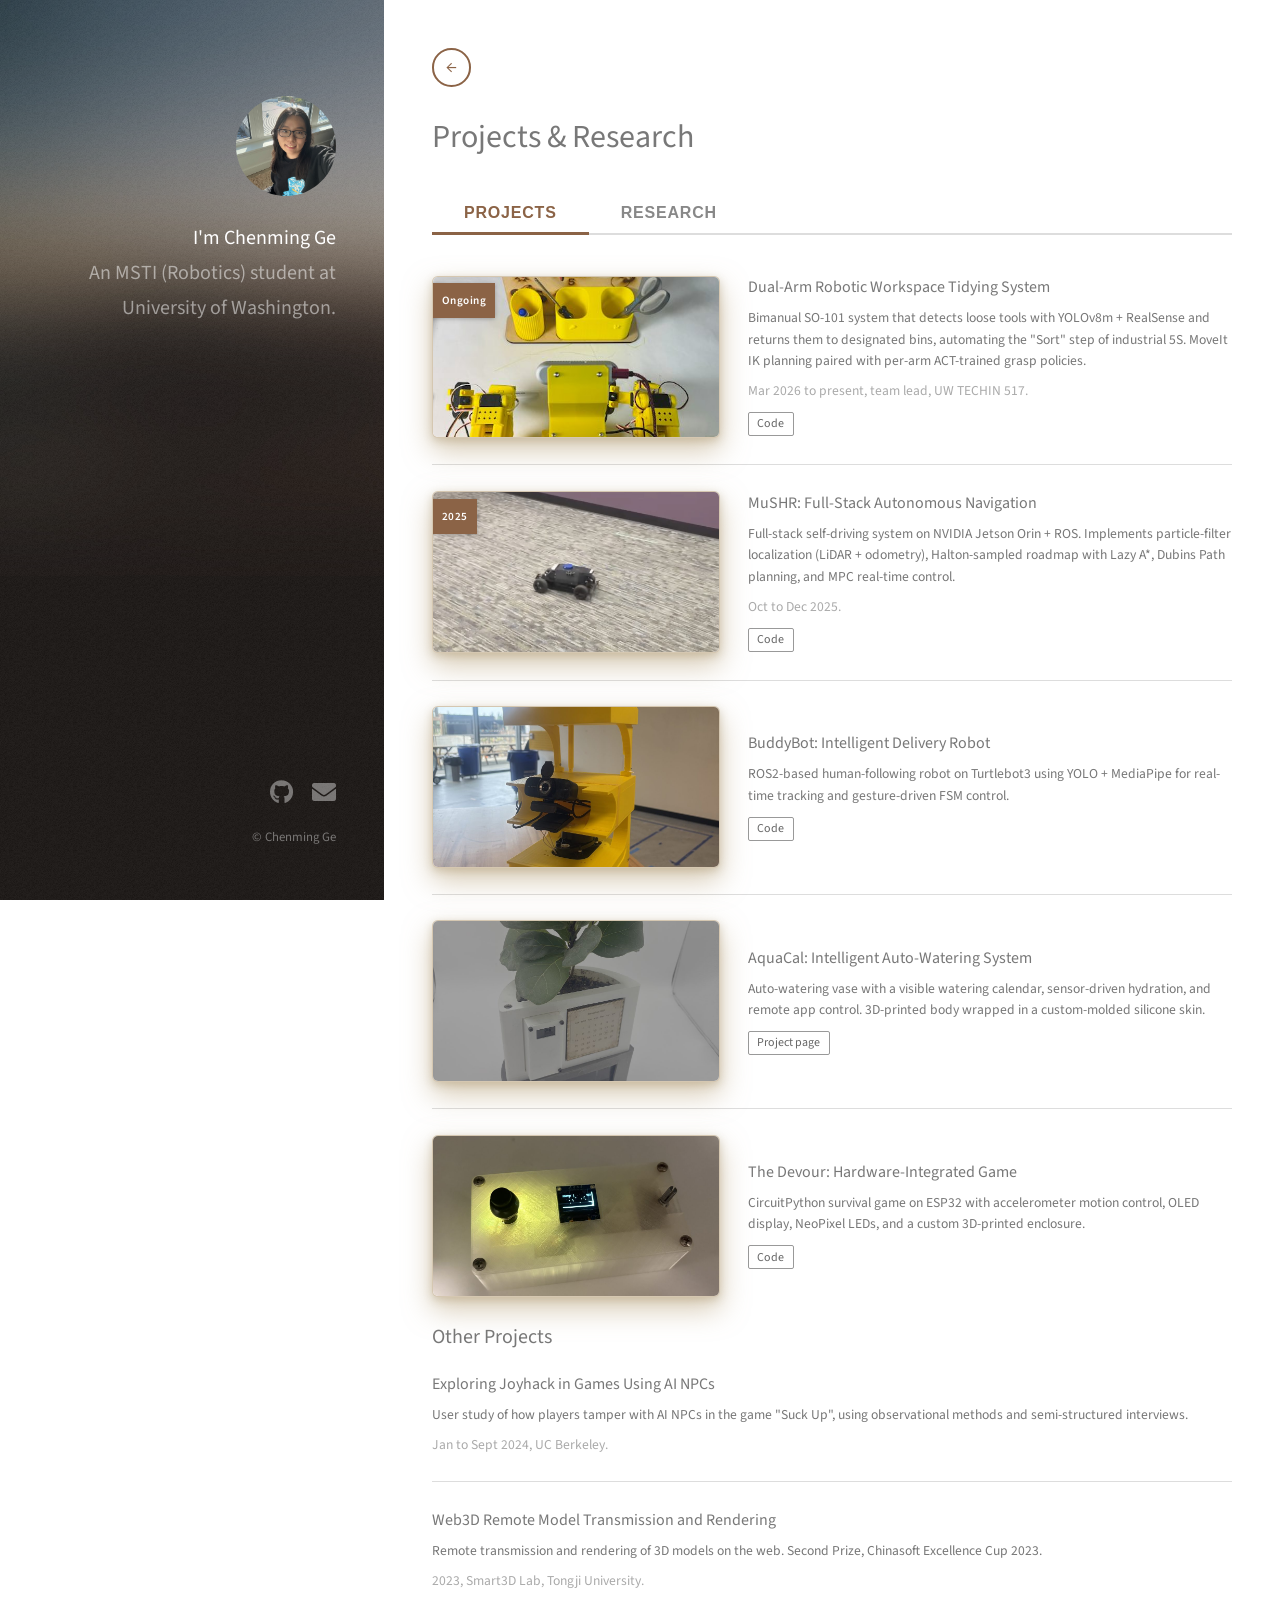
==== commit becd4aa7: "Redesign Projects and Research pages; add TACT and VerdictBench entries - Left-image card layout wit" ====
--- a/projects.html
+++ b/projects.html
@@ -8,6 +8,7 @@
 		<style>
 			#main {
 				padding-top: 3em;
+				max-width: none;
 			}
 			#header h1 br {
 				display: inline !important;
@@ -99,8 +100,10 @@
 				flex-direction: column;
 			}
 			.research-item {
-				display: block;
-				padding: 1.4em 0;
+				display: flex;
+				gap: 1.75em;
+				align-items: center;
+				padding: 1.6em 0;
 				border-bottom: 1px solid #ddd;
 			}
 			.research-item:first-child {
@@ -108,13 +111,53 @@
 			}
 			.research-item:last-child {
 				border-bottom: none;
+			}
+			.research-item .thumb {
+				position: relative;
+				flex: 0 0 clamp(18em, 28%, 28em);
+				aspect-ratio: 1300 / 731;
+				background: #fff;
+				border-radius: 6px;
+				border: 1px solid rgba(195, 176, 145, 0.7);
+				box-shadow: 0 12px 28px rgba(176, 150, 104, 0.5), 0 3px 8px rgba(140, 115, 70, 0.3);
+				overflow: hidden;
+				transition: box-shadow 0.25s, transform 0.25s;
+			}
+			.research-item .thumb img {
+				position: absolute;
+				inset: 0;
+				width: 100%;
+				height: 100%;
+				object-fit: cover;
+				object-position: center;
+			}
+			.research-item .thumb img.contain {
+				object-fit: contain;
+			}
+			.research-item:hover .thumb {
+				transform: translateY(-2px);
+				box-shadow: 0 16px 34px rgba(176, 150, 104, 0.6), 0 4px 10px rgba(140, 115, 70, 0.35);
+			}
+			.research-item .thumb .badge {
+				position: absolute;
+				top: 0.6em;
+				left: 0;
+				z-index: 1;
+				padding: 0.3em 0.8em;
+				font-size: 0.7em;
+				font-weight: 600;
+				letter-spacing: 0.04em;
+				color: #fff;
+				background: #8b6346;
+				box-shadow: 0 1px 4px rgba(0, 0, 0, 0.25);
+			}
+			.research-item .body {
+				flex: 1;
+				min-width: 0;
 			}
 			.research-item h3 {
 				font-size: 1em;
 				margin: 0 0 0.5em 0;
-			}
-			a.research-item:hover h3 {
-				color: #8b6346;
 			}
 			.research-item p {
 				font-size: 0.85em;
@@ -125,6 +168,40 @@
 			.research-item p.role {
 				margin: 0.6em 0 0 0;
 				color: #aaa;
+			}
+			.research-item .links {
+				margin-top: 0.7em;
+				font-size: 0.75em;
+				color: #aaa;
+			}
+			.research-item .links a {
+				display: inline-block;
+				margin: 0 0.4em 0 0;
+				padding: 0.1em 0.7em;
+				border: 1px solid #999;
+				border-radius: 2px;
+				color: #666;
+				line-height: 1.6em;
+				transition: color 0.2s, border-color 0.2s;
+			}
+			.research-item .links a:hover {
+				color: #8b6346;
+				border-color: #8b6346;
+			}
+			.research-item .links-label {
+				margin-right: 0.4em;
+			}
+			@media screen and (max-width: 736px) {
+				.research-item {
+					flex-direction: column;
+					align-items: stretch;
+					gap: 1em;
+				}
+				.research-item .thumb {
+					flex: none;
+					width: 100%;
+					aspect-ratio: 1300 / 731;
+				}
 			}
 		</style>
 	</head>
@@ -155,46 +232,53 @@
 
 				<!-- Projects Tab -->
 				<div id="tab-projects" class="tab-panel active">
-					<div class="row">
-
-						<article class="col-6 col-12-xsmall work-item">
-							<a href="https://github.com/Ghosty2003/Automated-Workstation-Reset" target="_blank" class="card-link">
-								<span class="image fit"><img src="images/thumbs/08.jpg" alt="Dual-Arm Robotic Workspace Tidying System" /></span>
+					<div class="research-list">
+
+						<article class="research-item">
+							<div class="thumb"><span class="badge">Ongoing</span><img src="images/projects/dualarm.jpg" alt="Two yellow SO-101 robotic arms on a workbench with a rack of tools" /></div>
+							<div class="body">
 								<h3>Dual-Arm Robotic Workspace Tidying System</h3>
-								<p>Bimanual SO-101 system that detects loose tools with YOLOv8m + RealSense and returns them to designated bins, automating the "Sort" step of industrial 5S. MoveIt IK planning paired with per-arm ACT-trained grasp policies. (Mar 2026 to present, team lead, UW TECHIN 517)</p>
-							</a>
-						</article>
-
-						<article class="col-6 col-12-xsmall work-item">
-							<a href="https://github.com/Ghosty2003/Taro" target="_blank" class="card-link">
-								<span class="image fit"><img src="images/thumbs/02.jpg" alt="MuSHR" /></span>
+								<p>Bimanual SO-101 system that detects loose tools with YOLOv8m + RealSense and returns them to designated bins, automating the "Sort" step of industrial 5S. MoveIt IK planning paired with per-arm ACT-trained grasp policies.</p>
+								<p class="role">Mar 2026 to present, team lead, UW TECHIN 517.</p>
+								<div class="links"><a href="https://github.com/Ghosty2003/Automated-Workstation-Reset" target="_blank">Code</a></div>
+							</div>
+						</article>
+
+						<article class="research-item">
+							<div class="thumb"><span class="badge">2025</span><img src="images/projects/mushr.jpg" alt="A small MuSHR autonomous car driving across a carpeted floor" /></div>
+							<div class="body">
 								<h3>MuSHR: Full-Stack Autonomous Navigation</h3>
-								<p>Full-stack self-driving system on NVIDIA Jetson Orin + ROS. Implements particle-filter localization (LiDAR + odometry), Halton-sampled roadmap with Lazy A*, Dubins Path planning, and MPC real-time control. (Oct to Dec 2025)</p>
-							</a>
-						</article>
-					
-						<article class="col-6 col-12-xsmall work-item">
-							<a href="https://github.com/Ghosty2003/Tech516-BuddyBot" target="_blank" class="card-link">
-								<span class="image fit"><img src="images/thumbs/01.jpg" alt="BuddyBot" /></span>
+								<p>Full-stack self-driving system on NVIDIA Jetson Orin + ROS. Implements particle-filter localization (LiDAR + odometry), Halton-sampled roadmap with Lazy A*, Dubins Path planning, and MPC real-time control.</p>
+								<p class="role">Oct to Dec 2025.</p>
+								<div class="links"><a href="https://github.com/Ghosty2003/Taro" target="_blank">Code</a></div>
+							</div>
+						</article>
+
+						<article class="research-item">
+							<div class="thumb"><img src="images/projects/buddybot.jpg" alt="The yellow body of BuddyBot, a delivery robot, with a camera mounted on its front" /></div>
+							<div class="body">
 								<h3>BuddyBot: Intelligent Delivery Robot</h3>
 								<p>ROS2-based human-following robot on Turtlebot3 using YOLO + MediaPipe for real-time tracking and gesture-driven FSM control.</p>
-							</a>
-						</article>
-
-						<article class="col-6 col-12-xsmall work-item">
-							<a href="https://aquacal-mq028ly.gamma.site/" target="_blank" class="card-link">
-								<span class="image fit"><img src="images/thumbs/07.jpg" alt="AquaCal" /></span>
+								<div class="links"><a href="https://github.com/Ghosty2003/Tech516-BuddyBot" target="_blank">Code</a></div>
+							</div>
+						</article>
+
+						<article class="research-item">
+							<div class="thumb"><img src="images/projects/aquacal.jpg" alt="The AquaCal auto-watering vase, a white 3D-printed planter holding a leafy plant" /></div>
+							<div class="body">
 								<h3>AquaCal: Intelligent Auto-Watering System</h3>
 								<p>Auto-watering vase with a visible watering calendar, sensor-driven hydration, and remote app control. 3D-printed body wrapped in a custom-molded silicone skin.</p>
-							</a>
-						</article>
-
-						<article class="col-6 col-12-xsmall work-item">
-							<a href="https://github.com/Ghosty2003/Sensor512Fin" target="_blank" class="card-link">
-								<span class="image fit"><img src="images/thumbs/03.jpg" alt="The Devour" /></span>
+								<div class="links"><a href="https://aquacal-mq028ly.gamma.site/" target="_blank">Project page</a></div>
+							</div>
+						</article>
+
+						<article class="research-item">
+							<div class="thumb"><img src="images/projects/devour.jpg" alt="The Devour game console, a translucent 3D-printed enclosure with a joystick and a small OLED screen" /></div>
+							<div class="body">
 								<h3>The Devour: Hardware-Integrated Game</h3>
 								<p>CircuitPython survival game on ESP32 with accelerometer motion control, OLED display, NeoPixel LEDs, and a custom 3D-printed enclosure.</p>
-							</a>
+								<div class="links"><a href="https://github.com/Ghosty2003/Sensor512Fin" target="_blank">Code</a></div>
+							</div>
 						</article>
 
 					</div>
@@ -202,15 +286,21 @@
 					<h3 class="section-title">Other Projects</h3>
 					<div class="research-list">
 
-						<div class="research-item">
-							<h3>Exploring Joyhack in Games Using AI NPCs</h3>
-							<p>User study of how players tamper with AI NPCs in the game "Suck Up", using observational methods and semi-structured interviews. (Jan to Sept 2024, UC Berkeley)</p>
-						</div>
-
-						<div class="research-item">
-							<h3>Web3D Remote Model Transmission and Rendering</h3>
-							<p>Remote transmission and rendering of 3D models on the web. Second Prize, Chinasoft Excellence Cup 2023. (2023, Smart3D Lab, Tongji University)</p>
-						</div>
+						<article class="research-item">
+							<div class="body">
+								<h3>Exploring Joyhack in Games Using AI NPCs</h3>
+								<p>User study of how players tamper with AI NPCs in the game "Suck Up", using observational methods and semi-structured interviews.</p>
+								<p class="role">Jan to Sept 2024, UC Berkeley.</p>
+							</div>
+						</article>
+
+						<article class="research-item">
+							<div class="body">
+								<h3>Web3D Remote Model Transmission and Rendering</h3>
+								<p>Remote transmission and rendering of 3D models on the web. Second Prize, Chinasoft Excellence Cup 2023.</p>
+								<p class="role">2023, Smart3D Lab, Tongji University.</p>
+							</div>
+						</article>
 
 					</div>
 				</div>
@@ -219,53 +309,75 @@
 				<div id="tab-research" class="tab-panel">
 					<div class="research-list">
 
-						<div class="research-item">
-							<h3>TACT: Tracking Asking Cost over Time for Personalized Clarification</h3>
-							<p>Robots facing ambiguous instructions must decide whether to ask or act, and prior work treats the human cost of asking as a constant. TACT learns this cost as a function of user state (emotion, time, habits) from implicit interaction feedback, never querying users about their preferences, and distills it into a DPO clarification policy with a lightweight head over a frozen language model. Evaluated on a ground-truth-controlled benchmark and ten simulated users.</p>
-							<p class="role">Jan 2026 to present, first author. Manuscript in preparation. <a href="https://github.com/Ghosty2003/TACT" target="_blank">Code</a></p>
-						</div>
-
-						<div class="research-item">
-							<h3>MPAIL2 Real-World Deployment on SO-101</h3>
-							<p>Built the hardware wrapper and multi-stream observation alignment pipeline for training an IRL-based world-model algorithm on a real arm. Based on work: <a href="https://arxiv.org/abs/2602.24121" target="_blank">paper</a>. <a href="https://github.com/UWRobotLearning/mpail2/tree/so-101" target="_blank">Code</a></p>
-							<p class="role">Mar to Aug 2026, UW Robot Learning Lab. My contribution: the real-arm deployment.</p>
-						</div>
-
-						<a href="https://doi.org/10.48550/arXiv.2605.07061" target="_blank" class="research-item">
-							<h3>AV-Phys Bench</h3>
-							<p>AV-Phys Bench evaluates whether joint audio-video generation models understand real-world physics, rather than just producing plausible-looking sounds and frames. It tests Steady State, Event Transition, and Environment Transition scenes on five dimensions of semantic and physical commonsense.</p>
-							<p class="role">Mar to May 2026, co-author. My contribution: benchmark design, rubric refinement for inter-annotator consistency, data collection and annotation verification.</p>
-						</a>
-
-						<a href="https://www.researchgate.net/publication/372214848_Algorithm_structure_for_real-time_general_game_playing_agents" target="_blank" class="research-item">
-							<h3>Algorithm Structure for Real-time General Game Playing Agents</h3>
-							<p>General Game Playing studies AI agents that play unfamiliar games by reading only the rules at runtime, with no human intervention. Prior work has focused on turn-based games using generic heuristics or Monte Carlo/UCT search, but real-time games now dominate the market. This paper evaluates whether existing GGP algorithms can be adapted to real-time play and proposes a dual-server (strategy + acting) architecture to close the gap.</p>
-							<p class="role">2022, independent research. My contribution: Sole author. Conducted the literature review and proposed the dual-server architecture, improving breadth and efficiency to better mimic human performance.</p>
-						</a>
-
-						<div class="research-item">
-							<h3>WM-Verdict: Benchmarking the Reliability of World-Model Verdicts about Policies</h3>
-							<p>A benchmark testing whether world models correctly predict policy success, pairing imagined rollouts with simulator ground truth from identical start states. I lead the experiment design and built the shared evaluation infrastructure. Aggregate estimates track ground truth, while per-start verdicts are much less reliable.</p>
-							<p class="role">Sep 2026 to present, Research Assistant, UW. Advisor: Prof. Luyao Niu.</p>
-						</div>
-
-						<div class="research-item">
-							<h3>Stable Inverse Rewards with Success Feedback</h3>
-							<p>A study of whether online sparse success feedback can correct systematic errors in pretrained reward models. I lead the real-world deployment on the SO-101 arm.</p>
-							<p class="role">Sep 2026 to present, UW Robot Learning Lab.</p>
-						</div>
-
-						<div class="research-item">
-							<h3>SAFEWORLD</h3>
-							<p>A safety verification framework built on a frozen world model, reasoning over RSSM latent transitions and integrating DreamerV3 and TD-MPC2 toward sim-to-real deployment from Isaac Lab to the SO-101 arm.</p>
-							<p class="role">Mar 2026 to present, collaborator. Ongoing.</p>
-						</div>
-
-						<div class="research-item">
-							<h3>Long-tail Bias Mitigation in HOI Detection</h3>
-							<p>Undergraduate thesis. A QPIC-based framework with affordance-transfer-inspired enhancement and teacher-guided pseudo-labeling for Human-Object Interaction detection. It improves overall mAP by 1.6% and tail-class accuracy by 5.1% to 6.3% on V-COCO.</p>
-							<p class="role">Dec 2024 to May 2025, Tongji University.</p>
-						</div>
+												<article class="research-item">
+							<div class="thumb"><span class="badge">Under review</span><img src="images/research/verdictbench_teaser.png" alt="VerdictBench pipeline diagram" /></div>
+							<div class="body">
+								<h3>VerdictBench: Can World Models Tell When a Policy Will Fail?</h3>
+								<p>A benchmark that tests whether a world model's success verdict can be trusted for an individual run. VerdictBench pairs each imagined verdict with the simulator outcome of the same run from the same initial state, under graded shifts in layout, dynamics, and sensing annotated by whether each shift is visible to the model. We find that verdicts accept nearly every run even when many accepted plans fail, and that closed-loop replanning can hide these errors.</p>
+								<p class="role">Sep 2026 to present, Research Assistant, University of Washington, supervised by Dr. Luyao Niu.</p>
+							</div>
+						</article>
+
+												<article class="research-item">
+							<!-- arXiv link TBD -->
+							<div class="thumb"><span class="badge">Under review</span><img class="contain" src="images/research/tact_teaser.png" alt="TACT method diagram" /></div>
+							<div class="body">
+								<h3>Tracking Asking Cost over Time: Learning When to Ask Each User in Embodied Agents</h3>
+								<p>A lightweight reward-learning framework that lets a robot learn, for each user, when asking for clarification is worth the interruption. TACT estimates the utility of asking or acting from user context and interaction feedback, and replaces a fixed interruption cost with a learned, user-specific one. It updates passively from ordinary interaction and needs only a small amount of data and computation.</p>
+								<p class="role">Jan 2026 to present, lead researcher, with early-stage input from Fan Zhang.</p>
+								<div class="links"><a href="https://github.com/Ghosty2003/TACT" target="_blank">Code</a></div>
+							</div>
+						</article>
+
+												<article class="research-item">
+							<div class="thumb"><span class="badge">Deployment</span><img src="images/research/mpail2_teaser.jpg" alt="SO-101 robotic arm holding a blue block" /></div>
+							<div class="body">
+								<h3>MPAIL2 Real-World Deployment on SO-101</h3>
+								<p>Deployed an inverse reinforcement learning-based framework on a physical SO-101 robotic arm, integrating camera observations, joint-level control, and online training. Addressed hardware limitations and training instability through sensor alignment, signal filtering, and systematic debugging of robot behavior and control logs.</p>
+								<p class="role">Mar to Aug 2026, UW Robot Learning Lab.</p>
+								<div class="links"><span class="links-label">Based on work:</span> <a href="https://arxiv.org/abs/2602.24121" target="_blank">Paper</a><a href="https://github.com/UWRobotLearning/mpail2/tree/so-101" target="_blank">Code</a></div>
+							</div>
+						</article>
+
+												<article class="research-item">
+							<div class="thumb"><span class="badge">NeurIPS 2026</span><img src="images/research/avphys_teaser.jpg" alt="AV-Phys Bench example prompts with generated videos from two models" /></div>
+							<div class="body">
+								<h3>AV-Phys Bench</h3>
+								<p>AV-Phys Bench evaluates whether joint audio-video generation models understand real-world physics, rather than just producing plausible-looking sounds and frames. It tests Steady State, Event Transition, and Environment Transition scenes on five dimensions of semantic and physical commonsense.</p>
+								<p class="role">Mar to May 2026, co-author. My contribution: benchmark design, rubric refinement for inter-annotator consistency, data collection and annotation verification.</p>
+								<div class="links"><a href="https://doi.org/10.48550/arXiv.2605.07061" target="_blank">Paper</a></div>
+							</div>
+						</article>
+
+												<article class="research-item">
+							<div class="body">
+								<h3>SAFEWORLD</h3>
+								<p>An exploratory safety framework built on a frozen world model, reasoning over RSSM latent transitions and integrating DreamerV3 and TD-MPC2 toward sim-to-real deployment from Isaac Lab to the SO-101 arm.</p>
+								<p class="role">Mar 2026 to present, collaborator. Ongoing.</p>
+							</div>
+						</article>
+
+					</div>
+
+					<h3 class="section-title">Earlier Research</h3>
+					<div class="research-list">
+
+												<article class="research-item">
+							<div class="body">
+								<h3>Long-tail Bias Mitigation in HOI Detection</h3>
+								<p>Undergraduate thesis. A QPIC-based framework with affordance-transfer-inspired enhancement and teacher-guided pseudo-labeling for Human-Object Interaction detection. It improves overall mAP by 1.6% and tail-class accuracy by 5.1% to 6.3% on V-COCO.</p>
+								<p class="role">Dec 2024 to May 2025, Tongji University.</p>
+							</div>
+						</article>
+
+												<article class="research-item">
+							<div class="body">
+								<h3>Algorithm Structure for Real-time General Game Playing Agents</h3>
+								<p>General Game Playing studies AI agents that play unfamiliar games by reading only the rules at runtime, with no human intervention. Prior work has focused on turn-based games using generic heuristics or Monte Carlo/UCT search, but real-time games now dominate the market. This paper evaluates whether existing GGP algorithms can be adapted to real-time play and proposes a dual-server (strategy + acting) architecture to close the gap.</p>
+								<p class="role">2022, independent research. My contribution: Sole author. Conducted the literature review and proposed the dual-server architecture, improving breadth and efficiency to better mimic human performance.</p>
+								<div class="links"><a href="https://www.researchgate.net/publication/372214848_Algorithm_structure_for_real-time_general_game_playing_agents" target="_blank">Paper</a></div>
+							</div>
+						</article>
 					</div>
 				</div>
 
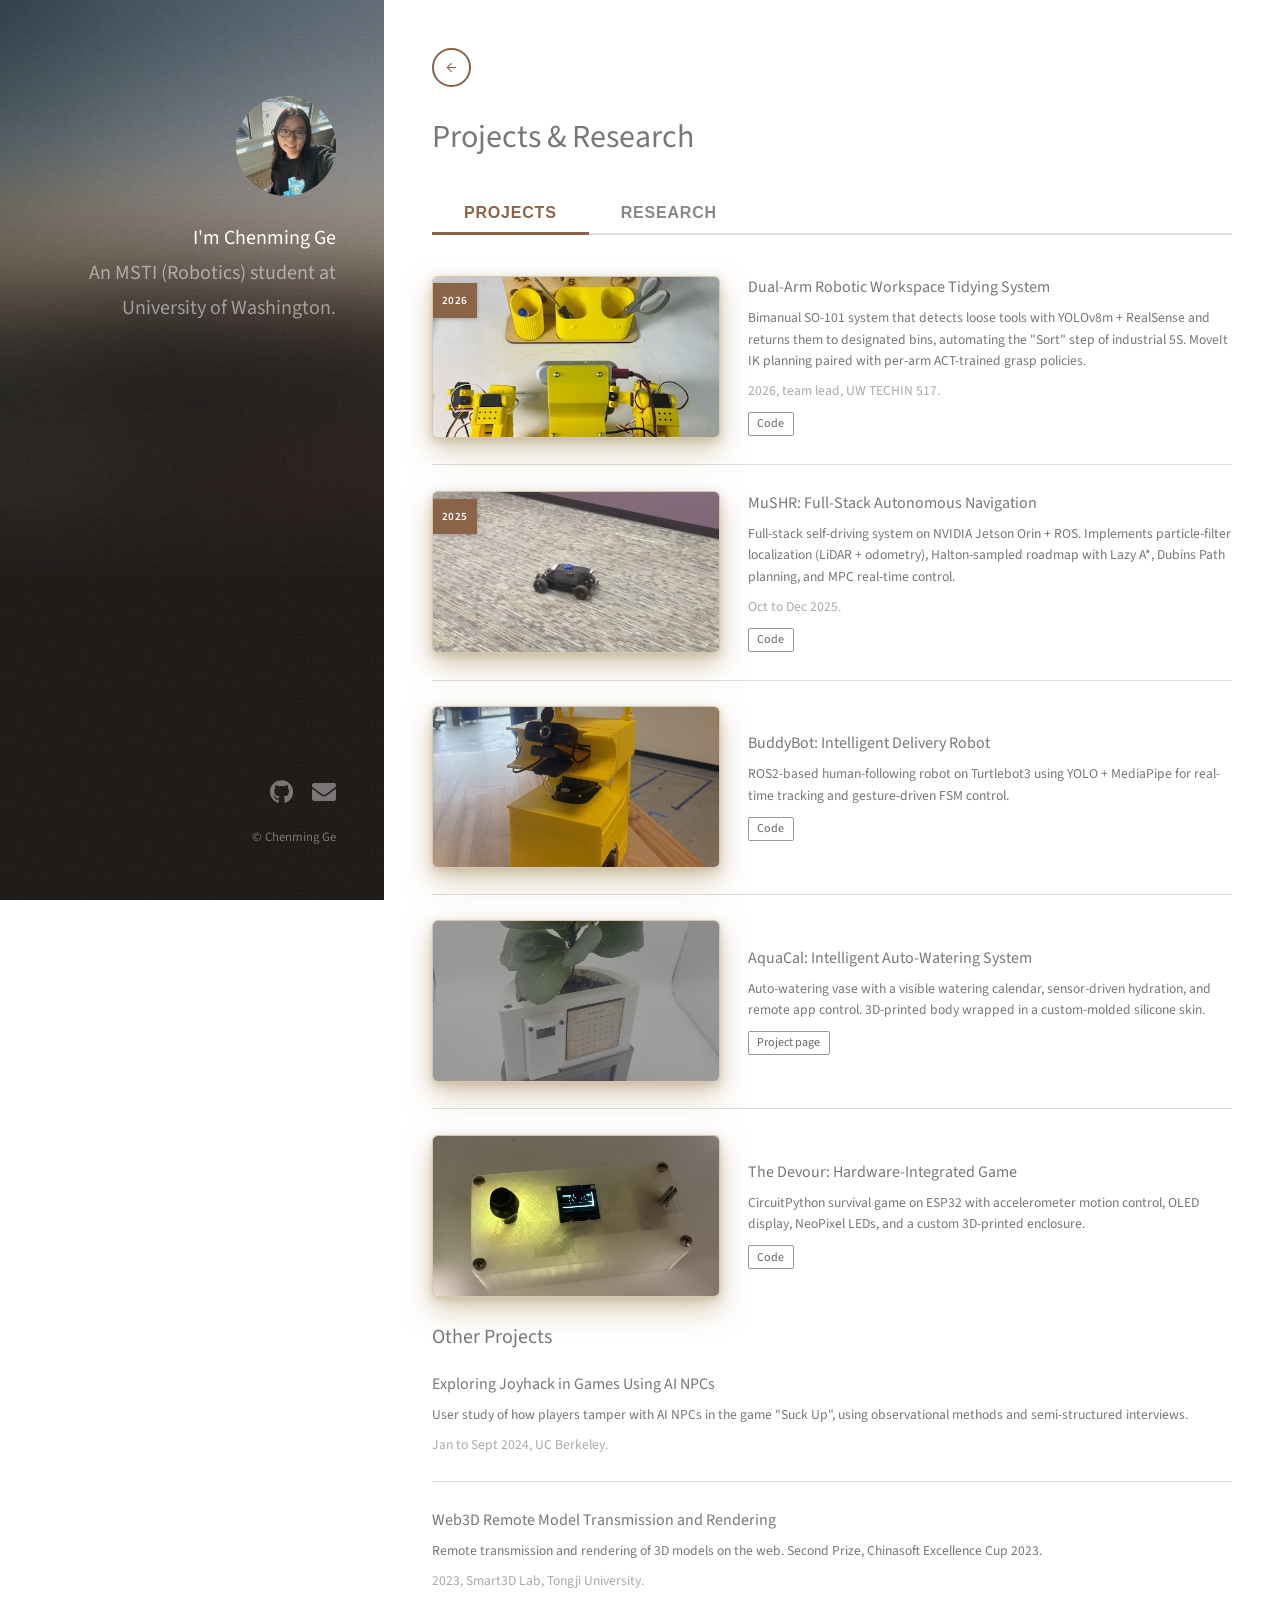
==== commit 06ef4327: "Mark Dual-Arm project as 2026 and fix BuddyBot image crop Co-Authored-By: Claude Sonnet 5.5 <noreply" ====
--- a/projects.html
+++ b/projects.html
@@ -235,11 +235,11 @@
 					<div class="research-list">
 
 						<article class="research-item">
-							<div class="thumb"><span class="badge">Ongoing</span><img src="images/projects/dualarm.jpg" alt="Two yellow SO-101 robotic arms on a workbench with a rack of tools" /></div>
+							<div class="thumb"><span class="badge">2026</span><img src="images/projects/dualarm.jpg" alt="Two yellow SO-101 robotic arms on a workbench with a rack of tools" /></div>
 							<div class="body">
 								<h3>Dual-Arm Robotic Workspace Tidying System</h3>
 								<p>Bimanual SO-101 system that detects loose tools with YOLOv8m + RealSense and returns them to designated bins, automating the "Sort" step of industrial 5S. MoveIt IK planning paired with per-arm ACT-trained grasp policies.</p>
-								<p class="role">Mar 2026 to present, team lead, UW TECHIN 517.</p>
+								<p class="role">2026, team lead, UW TECHIN 517.</p>
 								<div class="links"><a href="https://github.com/Ghosty2003/Automated-Workstation-Reset" target="_blank">Code</a></div>
 							</div>
 						</article>
@@ -255,7 +255,7 @@
 						</article>
 
 						<article class="research-item">
-							<div class="thumb"><img src="images/projects/buddybot.jpg" alt="The yellow body of BuddyBot, a delivery robot, with a camera mounted on its front" /></div>
+							<div class="thumb"><img style="object-position: center 75%" src="images/projects/buddybot.jpg" alt="The yellow body of BuddyBot, a delivery robot, with a camera mounted on its front" /></div>
 							<div class="body">
 								<h3>BuddyBot: Intelligent Delivery Robot</h3>
 								<p>ROS2-based human-following robot on Turtlebot3 using YOLO + MediaPipe for real-time tracking and gesture-driven FSM control.</p>
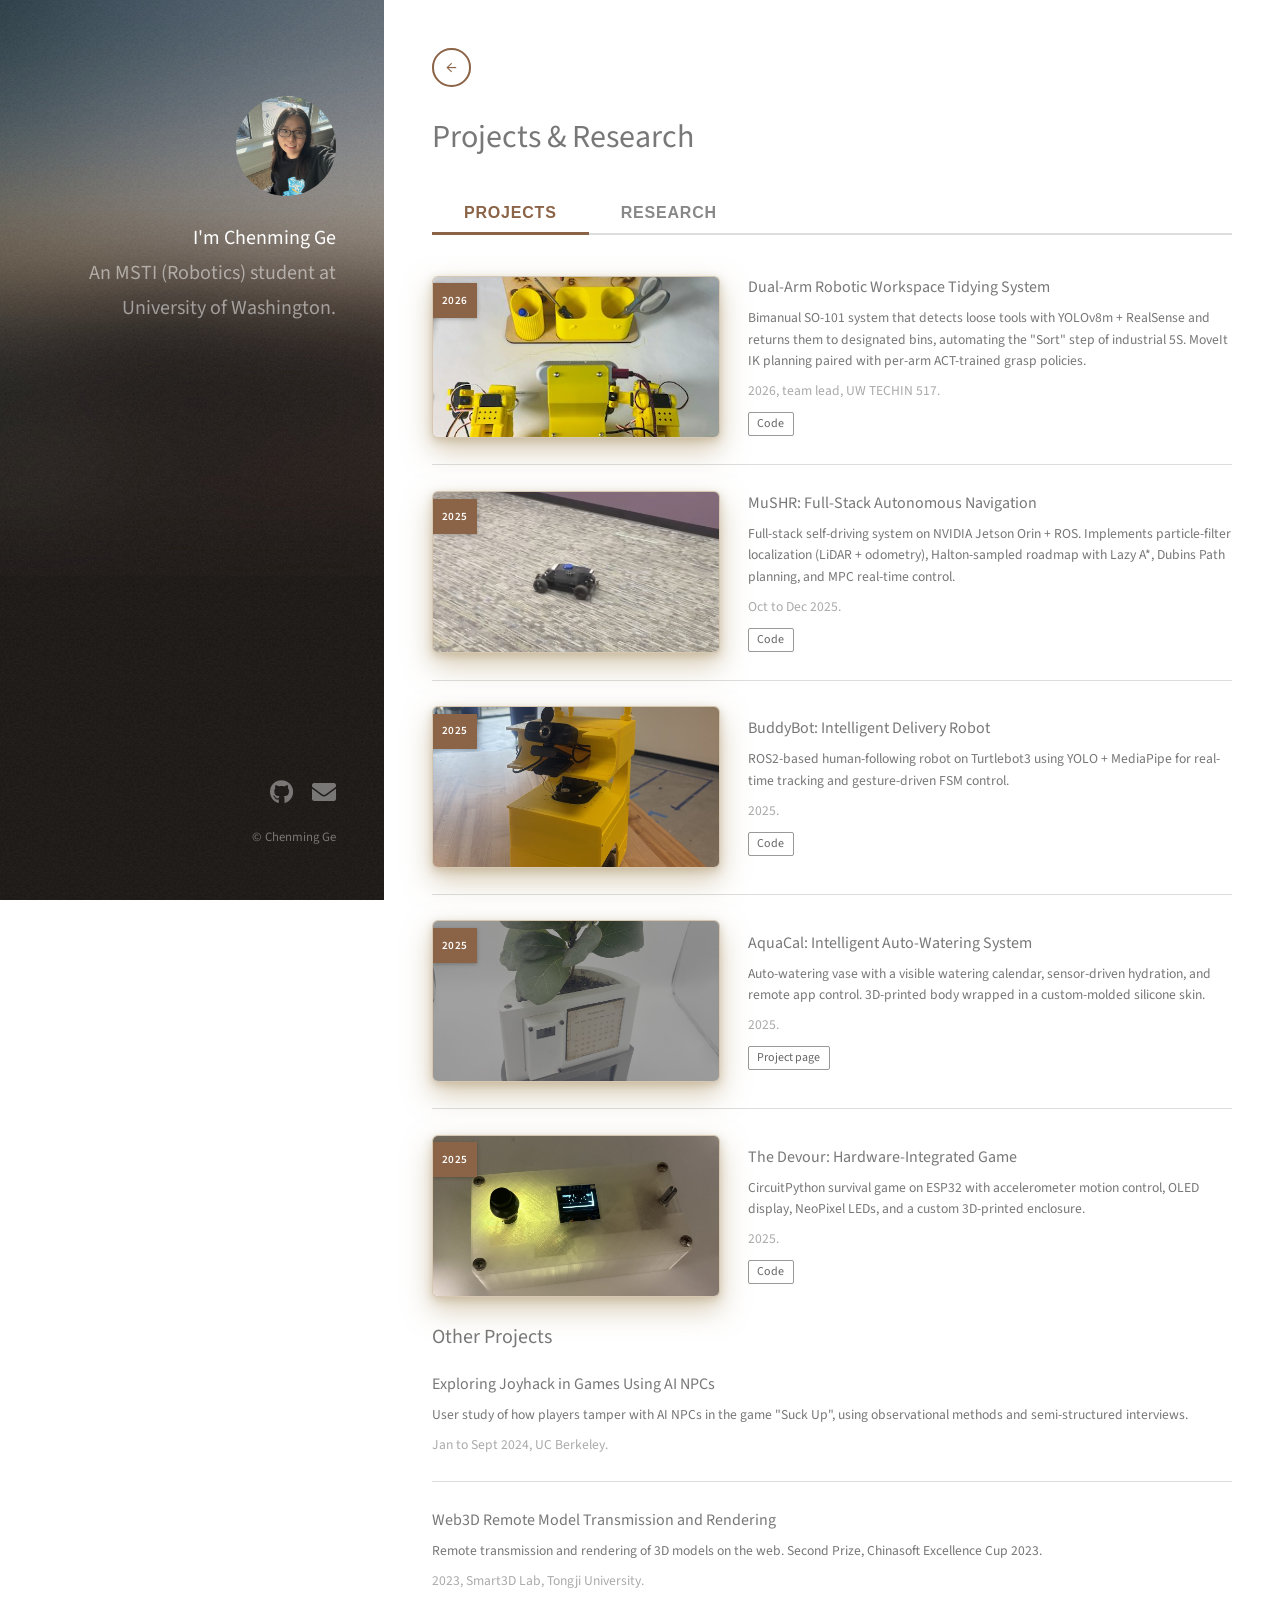
==== commit ae88273d: "Add 2025 badge and date to BuddyBot, AquaCal and The Devour Co-Authored-By: Claude Sonnet 5.5 <norep" ====
--- a/projects.html
+++ b/projects.html
@@ -255,28 +255,31 @@
 						</article>
 
 						<article class="research-item">
-							<div class="thumb"><img style="object-position: center 75%" src="images/projects/buddybot.jpg" alt="The yellow body of BuddyBot, a delivery robot, with a camera mounted on its front" /></div>
+							<div class="thumb"><span class="badge">2025</span><img style="object-position: center 75%" src="images/projects/buddybot.jpg" alt="The yellow body of BuddyBot, a delivery robot, with a camera mounted on its front" /></div>
 							<div class="body">
 								<h3>BuddyBot: Intelligent Delivery Robot</h3>
 								<p>ROS2-based human-following robot on Turtlebot3 using YOLO + MediaPipe for real-time tracking and gesture-driven FSM control.</p>
+								<p class="role">2025.</p>
 								<div class="links"><a href="https://github.com/Ghosty2003/Tech516-BuddyBot" target="_blank">Code</a></div>
 							</div>
 						</article>
 
 						<article class="research-item">
-							<div class="thumb"><img src="images/projects/aquacal.jpg" alt="The AquaCal auto-watering vase, a white 3D-printed planter holding a leafy plant" /></div>
+							<div class="thumb"><span class="badge">2025</span><img src="images/projects/aquacal.jpg" alt="The AquaCal auto-watering vase, a white 3D-printed planter holding a leafy plant" /></div>
 							<div class="body">
 								<h3>AquaCal: Intelligent Auto-Watering System</h3>
 								<p>Auto-watering vase with a visible watering calendar, sensor-driven hydration, and remote app control. 3D-printed body wrapped in a custom-molded silicone skin.</p>
+								<p class="role">2025.</p>
 								<div class="links"><a href="https://aquacal-mq028ly.gamma.site/" target="_blank">Project page</a></div>
 							</div>
 						</article>
 
 						<article class="research-item">
-							<div class="thumb"><img src="images/projects/devour.jpg" alt="The Devour game console, a translucent 3D-printed enclosure with a joystick and a small OLED screen" /></div>
+							<div class="thumb"><span class="badge">2025</span><img src="images/projects/devour.jpg" alt="The Devour game console, a translucent 3D-printed enclosure with a joystick and a small OLED screen" /></div>
 							<div class="body">
 								<h3>The Devour: Hardware-Integrated Game</h3>
 								<p>CircuitPython survival game on ESP32 with accelerometer motion control, OLED display, NeoPixel LEDs, and a custom 3D-printed enclosure.</p>
+								<p class="role">2025.</p>
 								<div class="links"><a href="https://github.com/Ghosty2003/Sensor512Fin" target="_blank">Code</a></div>
 							</div>
 						</article>
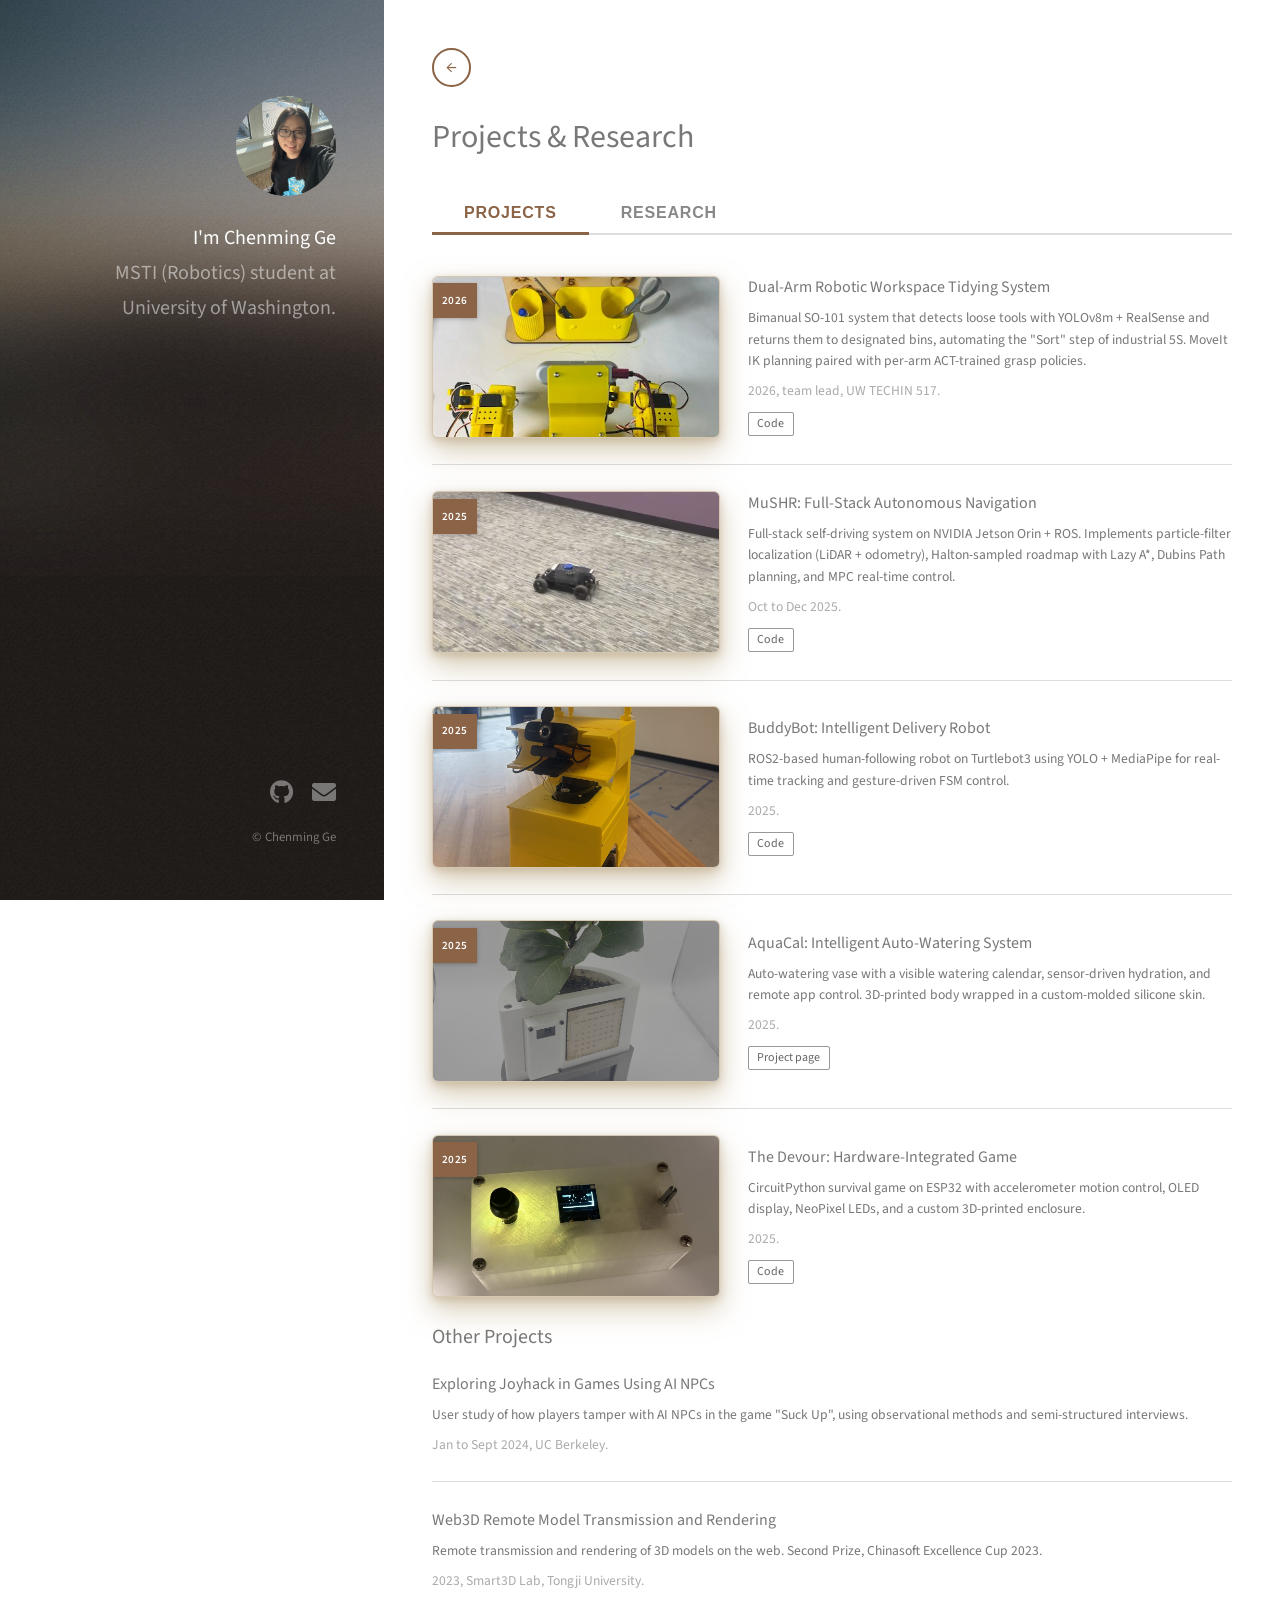
==== commit 247ac5ca: "Header: drop leading 'An' from the tagline Co-Authored-By: Claude Sonnet 5.5 <noreply@anthropic.com>" ====
--- a/projects.html
+++ b/projects.html
@@ -212,7 +212,7 @@
 			<div class="inner">
 				<a href="index.html" class="image avatar"><img src="images/avatar.jpg" alt="Chenming Ge" /></a>
 				<h1><strong>I'm Chenming Ge</strong><br />
-				An MSTI (Robotics) student at University of Washington.</h1>
+				MSTI (Robotics) student at University of Washington.</h1>
 			</div>
 		</header>
 
